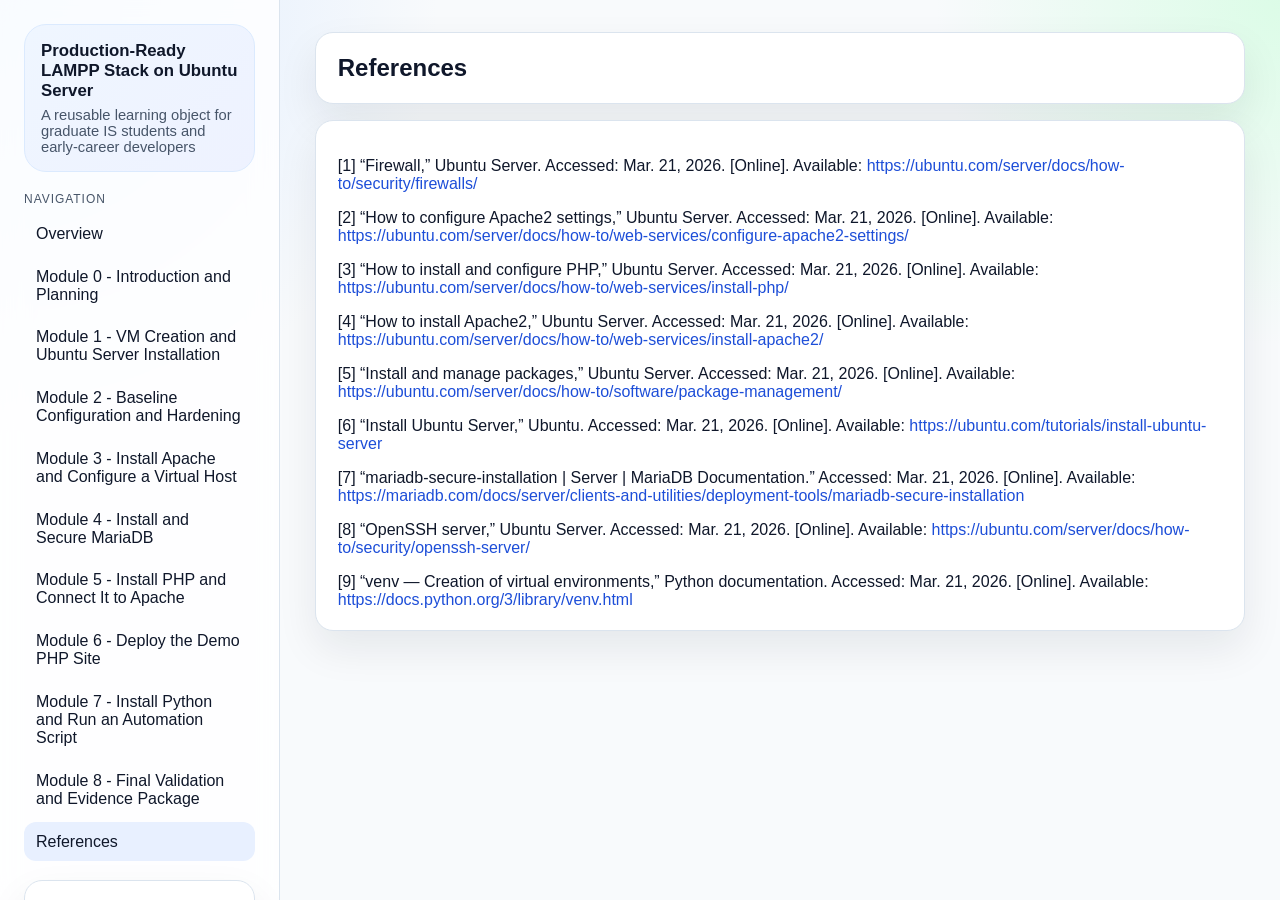
==== references.html @ e332c862 "Updates Module 7 title across entire project." ====
<!doctype html>
<html lang="en">
<head>
  <meta charset="utf-8">
  <meta name="viewport" content="width=device-width, initial-scale=1">
  <title>References - Production-Ready LAMPP Stack on Ubuntu Server</title>
  <link rel="stylesheet" href="styles.css">
</head>
<body>
  <div class="site-shell">
    <aside class="sidebar">
      <div class="brand">
        <h1>Production-Ready LAMPP Stack on Ubuntu Server</h1>
        <p>A reusable learning object for graduate IS students and early-career developers</p>
      </div>
      <div class="nav-section">
        <div class="nav-label">Navigation</div>
        <ul class="nav-list"><li><a class="" href="index.html">Overview</a></li>
<li><a class="" href="modules/00-introduction-planning.html">Module 0 - Introduction and Planning</a></li>
<li><a class="" href="modules/01-vm-ubuntu-install.html">Module 1 - VM Creation and Ubuntu Server Installation</a></li>
<li><a class="" href="modules/02-hardening.html">Module 2 - Baseline Configuration and Hardening</a></li>
<li><a class="" href="modules/03-apache.html">Module 3 - Install Apache and Configure a Virtual Host</a></li>
<li><a class="" href="modules/04-mariadb.html">Module 4 - Install and Secure MariaDB</a></li>
<li><a class="" href="modules/05-php.html">Module 5 - Install PHP and Connect It to Apache</a></li>
<li><a class="" href="modules/06-demo-php-site.html">Module 6 - Deploy the Demo PHP Site</a></li>
        <li><a class="" href="modules/07-python-automation.html">Module 7 - Install Python and Run an Automation Script</a></li>
<li><a class="" href="modules/08-final-validation.html">Module 8 - Final Validation and Evidence Package</a></li>
<li><a class="active" href="references.html">References</a></li></ul>
      </div>
      <div class="nav-section panel">
        <h3 style="margin-top:0;">Progress</h3>
        <div class="progress">
          <div class="progress-bar"><div class="progress-fill"></div></div>
        </div>
        <div class="small" data-progress-label>0 of 0 checkpoints completed</div>
      </div>
    </aside>
    <main class="main">
      <section class="panel">
        <h1 style="margin-top:0; margin-bottom:0;">References</h1>
      </section>
      <section class="panel" style="margin-top:1rem;">
        <p>[1] &ldquo;Firewall,&rdquo; Ubuntu Server. Accessed: Mar. 21, 2026. [Online]. Available: <a class="reference-url" href="https://ubuntu.com/server/docs/how-to/security/firewalls/" target="_blank" rel="noopener noreferrer">https://ubuntu.com/server/docs/how-to/security/firewalls/</a></p>
        <p>[2] &ldquo;How to configure Apache2 settings,&rdquo; Ubuntu Server. Accessed: Mar. 21, 2026. [Online]. Available: <a class="reference-url" href="https://ubuntu.com/server/docs/how-to/web-services/configure-apache2-settings/" target="_blank" rel="noopener noreferrer">https://ubuntu.com/server/docs/how-to/web-services/configure-apache2-settings/</a></p>
        <p>[3] &ldquo;How to install and configure PHP,&rdquo; Ubuntu Server. Accessed: Mar. 21, 2026. [Online]. Available: <a class="reference-url" href="https://ubuntu.com/server/docs/how-to/web-services/install-php/" target="_blank" rel="noopener noreferrer">https://ubuntu.com/server/docs/how-to/web-services/install-php/</a></p>
        <p>[4] &ldquo;How to install Apache2,&rdquo; Ubuntu Server. Accessed: Mar. 21, 2026. [Online]. Available: <a class="reference-url" href="https://ubuntu.com/server/docs/how-to/web-services/install-apache2/" target="_blank" rel="noopener noreferrer">https://ubuntu.com/server/docs/how-to/web-services/install-apache2/</a></p>
        <p>[5] &ldquo;Install and manage packages,&rdquo; Ubuntu Server. Accessed: Mar. 21, 2026. [Online]. Available: <a class="reference-url" href="https://ubuntu.com/server/docs/how-to/software/package-management/" target="_blank" rel="noopener noreferrer">https://ubuntu.com/server/docs/how-to/software/package-management/</a></p>
        <p>[6] &ldquo;Install Ubuntu Server,&rdquo; Ubuntu. Accessed: Mar. 21, 2026. [Online]. Available: <a class="reference-url" href="https://ubuntu.com/tutorials/install-ubuntu-server" target="_blank" rel="noopener noreferrer">https://ubuntu.com/tutorials/install-ubuntu-server</a></p>
        <p>[7] &ldquo;mariadb-secure-installation | Server | MariaDB Documentation.&rdquo; Accessed: Mar. 21, 2026. [Online]. Available: <a class="reference-url" href="https://mariadb.com/docs/server/clients-and-utilities/deployment-tools/mariadb-secure-installation" target="_blank" rel="noopener noreferrer">https://mariadb.com/docs/server/clients-and-utilities/deployment-tools/mariadb-secure-installation</a></p>
        <p>[8] &ldquo;OpenSSH server,&rdquo; Ubuntu Server. Accessed: Mar. 21, 2026. [Online]. Available: <a class="reference-url" href="https://ubuntu.com/server/docs/how-to/security/openssh-server/" target="_blank" rel="noopener noreferrer">https://ubuntu.com/server/docs/how-to/security/openssh-server/</a></p>
        <p>[9] &ldquo;venv &mdash; Creation of virtual environments,&rdquo; Python documentation. Accessed: Mar. 21, 2026. [Online]. Available: <a class="reference-url" href="https://docs.python.org/3/library/venv.html" target="_blank" rel="noopener noreferrer">https://docs.python.org/3/library/venv.html</a></p>
      </section>
    </main>
  </div>
  <script src="script.js"></script>
</body>
</html>
---- styles.css ----
:root {
  --bg: #f8fafc;
  --panel: #ffffff;
  --ink: #0f172a;
  --muted: #475569;
  --line: #dbe4ee;
  --accent: #1d4ed8;
  --accent-soft: #e8f0ff;
  --good: #166534;
  --good-soft: #ecfdf5;
  --warn: #92400e;
  --warn-soft: #fff7ed;
  --shadow: 0 18px 40px rgba(15, 23, 42, 0.08);
  --radius: 18px;
  --code-bg: #0f172a;
  --code-ink: #e2e8f0;
}
* { box-sizing: border-box; }
html { scroll-behavior: smooth; }
body {
  margin: 0;
  font-family: Inter, Arial, sans-serif;
  color: var(--ink);
  background:
    radial-gradient(circle at top left, #dbeafe 0, transparent 28%),
    radial-gradient(circle at top right, #dcfce7 0, transparent 22%),
    var(--bg);
}
a { color: var(--accent); text-decoration: none; }
a:hover { text-decoration: underline; }
.site-shell {
  display: grid;
  grid-template-columns: 280px 1fr;
  min-height: 100vh;
}
.sidebar {
  position: sticky;
  top: 0;
  align-self: start;
  height: 100vh;
  padding: 1.5rem;
  border-right: 1px solid var(--line);
  background: rgba(255,255,255,0.82);
  backdrop-filter: blur(14px);
  overflow-y: auto;
}
.brand {
  background: linear-gradient(135deg, #eff6ff, #eef2ff);
  border: 1px solid #dbeafe;
  border-radius: 22px;
  padding: 1rem;
  margin-bottom: 1rem;
}
.brand h1 {
  font-size: 1.05rem;
  margin: 0 0 .4rem;
}
.brand p {
  margin: 0;
  font-size: .92rem;
  color: var(--muted);
}
.nav-section { margin-top: 1.2rem; }
.nav-label {
  font-size: .75rem;
  text-transform: uppercase;
  letter-spacing: .08em;
  color: var(--muted);
  margin-bottom: .55rem;
}
.nav-list { list-style: none; padding: 0; margin: 0; }
.nav-list li { margin: .25rem 0; }
.nav-list a {
  display: block;
  padding: .65rem .75rem;
  border-radius: 12px;
  color: var(--ink);
}
.nav-list a:hover, .nav-list a.active { background: var(--accent-soft); text-decoration: none; }
.main {
  padding: 2rem 2.2rem 4rem;
}
.hero, .panel, .card-grid .card, .module-card, .source-card, .checklist-box {
  background: var(--panel);
  border: 1px solid var(--line);
  border-radius: var(--radius);
  box-shadow: var(--shadow);
}
.hero {
  padding: 2rem;
  display: grid;
  gap: 1.5rem;
  grid-template-columns: minmax(0, 1.15fr) minmax(320px, .85fr);
  align-items: center;
}
.hero h2 {
  margin: 0 0 .7rem;
  font-size: clamp(1.85rem, 2.8vw, 3rem);
  line-height: 1.08;
}
.hero p {
  margin: 0 0 1rem;
  color: var(--muted);
  font-size: 1rem;
  line-height: 1.65;
}
.hero .pill-row {
  display: flex;
  flex-wrap: wrap;
  gap: .65rem;
  margin-top: 1rem;
}
.pill {
  padding: .45rem .72rem;
  border-radius: 999px;
  background: var(--accent-soft);
  color: var(--accent);
  font-size: .88rem;
  font-weight: 600;
}
.hero img {
  width: 100%;
  height: auto;
  display: block;
}
.card-grid {
  display: grid;
  grid-template-columns: repeat(auto-fit, minmax(220px, 1fr));
  gap: 1rem;
  margin-top: 1.5rem;
}
.card-grid .card {
  padding: 1rem 1.05rem;
}
.card-grid .card h3 {
  margin: 0 0 .45rem;
  font-size: 1rem;
}
.card-grid .card p {
  margin: 0;
  font-size: .94rem;
  color: var(--muted);
  line-height: 1.55;
}
.section-title {
  margin: 2rem 0 1rem;
  font-size: 1.55rem;
}
.module-list {
  display: grid;
  gap: 1rem;
}
.module-card {
  padding: 1.2rem 1.25rem 1.15rem;
  display: grid;
  gap: .9rem;
  background:
    linear-gradient(180deg, rgba(232, 240, 255, 0.65), rgba(255, 255, 255, 0) 96px),
    var(--panel);
}
.module-card h3 {
  margin: 0;
  font-size: 1.2rem;
  line-height: 1.25;
}
.module-card h3 a {
  color: var(--ink);
}
.module-card h3 a:hover {
  color: var(--accent);
  text-decoration: none;
}
.module-card-top {
  display: grid;
  gap: .65rem;
}
.module-time {
  display: inline-flex;
  align-items: center;
  width: fit-content;
  padding: .42rem .72rem;
  border-radius: 999px;
  background: #eff6ff;
  border: 1px solid #bfdbfe;
  color: #1e40af;
  font-size: .8rem;
  font-weight: 800;
  letter-spacing: .02em;
}
.module-detail {
  padding: .9rem 1rem;
  border-radius: 16px;
  border: 1px solid #dbeafe;
  background: rgba(255, 255, 255, 0.88);
}
.module-detail-muted {
  border-color: #e2e8f0;
  background: #f8fafc;
}
.module-label {
  display: block;
  margin-bottom: .35rem;
  font-size: .75rem;
  font-weight: 800;
  letter-spacing: .08em;
  text-transform: uppercase;
  color: var(--accent);
}
.module-detail-muted .module-label {
  color: #64748b;
}
.module-detail p {
  margin: 0;
  color: var(--ink);
  line-height: 1.6;
  font-size: .96rem;
}
.module-actions {
  display: flex;
  flex-wrap: wrap;
  gap: .65rem;
  margin-top: .15rem;
}
.hero .module-actions {
  margin-top: 1rem;
}
.button {
  display: inline-flex;
  align-items: center;
  gap: .45rem;
  border-radius: 999px;
  padding: .72rem 1rem;
  font-weight: 700;
  border: 1px solid transparent;
  cursor: pointer;
  transition:
    transform .16s ease,
    box-shadow .16s ease,
    background-color .16s ease,
    border-color .16s ease,
    color .16s ease;
}
.button.primary { background: var(--accent); color: #fff; }
.button.secondary { background: #fff; color: var(--ink); border-color: var(--line); }
.button:hover {
  text-decoration: none;
  transform: translateY(-1px);
  box-shadow: 0 10px 22px rgba(15, 23, 42, 0.12);
}
.button.primary:hover { background: #1e40af; }
.button.secondary:hover { background: #f8fafc; border-color: #cbd5e1; }
.panel { padding: 1.3rem 1.35rem; }
.panel p:last-child { margin-bottom: 0; }
.outcomes-panel {
  margin-top: 1.5rem;
}
.outcomes-intro {
  margin: 0 0 .85rem;
  color: var(--muted);
}
.outcomes-list {
  margin: 0;
  padding-left: 1.35rem;
  display: grid;
  gap: .75rem;
}
.outcomes-list li {
  padding-left: .2rem;
  line-height: 1.5;
  font-weight: 400;
}
.success-panel {
  padding: 1.5rem;
  background:
    linear-gradient(180deg, rgba(232, 240, 255, 0.72), rgba(255, 255, 255, 0) 120px),
    var(--panel);
}
.success-intro {
  margin: 0 0 1rem;
  max-width: none;
  color: var(--muted);
  line-height: 1.65;
}
.success-list {
  list-style: none;
  margin: 0;
  padding: 0;
  display: grid;
  gap: .85rem;
}
.success-list li {
  position: relative;
  padding: .95rem 1rem .95rem 3.2rem;
  border: 1px solid #d7e5f5;
  border-radius: 16px;
  background: rgba(255, 255, 255, 0.88);
  line-height: 1.6;
  box-shadow: 0 10px 24px rgba(15, 23, 42, 0.05);
}
.success-list li::before {
  content: "\2713";
  position: absolute;
  left: 1rem;
  top: 50%;
  width: 1.45rem;
  height: 1.45rem;
  display: grid;
  place-items: center;
  border-radius: 999px;
  background: var(--good-soft);
  color: var(--good);
  font-size: .92rem;
  font-weight: 800;
  transform: translateY(-50%);
}
.callout {
  border-radius: 14px;
  padding: 1rem 1rem;
  margin: 1rem 0;
  border: 1px solid transparent;
}
.callout.note { background: #eff6ff; border-color: #bfdbfe; }
.callout.warning { background: var(--warn-soft); border-color: #fdba74; }
.callout.success { background: var(--good-soft); border-color: #86efac; }
article.module-page header {
  margin-bottom: 1.2rem;
}
.module-progress {
  margin-top: 1.1rem;
  padding: 1rem 1.1rem;
  background:
    linear-gradient(180deg, rgba(232, 240, 255, 0.72), rgba(255, 255, 255, 0) 120px),
    var(--panel);
}
.module-progress-head {
  display: flex;
  align-items: baseline;
  justify-content: space-between;
  gap: 1rem;
  flex-wrap: wrap;
}
.module-progress-title {
  font-size: 1rem;
  font-weight: 800;
  letter-spacing: .02em;
}
.module-progress-note {
  margin: .35rem 0 0;
}
.eyebrow {
  color: var(--accent);
  text-transform: uppercase;
  letter-spacing: .08em;
  font-size: .78rem;
  font-weight: 800;
  margin-bottom: .65rem;
}
.module-page h1 {
  margin: 0 0 .5rem;
  font-size: clamp(2rem, 2.6vw, 2.8rem);
  line-height: 1.1;
}
.module-page .summary {
  color: var(--muted);
  font-size: 1rem;
  line-height: 1.7;
  max-width: 70ch;
}
.module-page .summary-wide {
  max-width: none;
}
.meta-row {
  display: flex;
  flex-wrap: wrap;
  gap: .75rem;
  margin-top: 1rem;
}
.meta-chip {
  border-radius: 999px;
  padding: .45rem .7rem;
  background: #dbeafe;
  border: 1px solid #93c5fd;
  color: #4338ca;
  font-size: .86rem;
  font-weight: 700;
}
.two-col {
  display: grid;
  grid-template-columns: minmax(0, 1fr) minmax(280px, .45fr);
  gap: 1rem;
  margin-top: 1.25rem;
}
.step-card {
  padding: 1.15rem 1.15rem;
  border-top: 1px solid var(--line);
}
.step-card:first-of-type { border-top: 0; }
.step-card h2 {
  margin: 0 0 .7rem;
  font-size: 1.2rem;
}
.step-card p, .step-card li {
  color: var(--muted);
  line-height: 1.7;
}
.step-card ul, .step-card ol { padding-left: 1.15rem; }
.step-visual {
  margin: 1rem 0 1.15rem;
  border: 1px solid var(--line);
  border-radius: 18px;
  overflow: hidden;
  background: linear-gradient(180deg, #ffffff, #f8fafc);
  box-shadow: 0 14px 30px rgba(15, 23, 42, 0.08);
  max-width: 100%;
}
.step-visual img {
  width: auto;
  max-width: 100%;
  height: auto;
  display: block;
  margin: 0 auto;
  background: #ffffff;
  cursor: zoom-in;
}
.step-visual img:focus-visible {
  outline: 3px solid #60a5fa;
  outline-offset: -3px;
}
.step-visual figcaption {
  padding: .9rem 1rem 1rem;
  color: var(--muted);
  font-size: .93rem;
  line-height: 1.6;
  border-top: 1px solid var(--line);
}
.step-visual figcaption strong {
  color: var(--ink);
}
.step-visual-wide {
  max-width: none;
}
.step-visual-compact {
  max-width: none;
}
.image-lightbox {
  position: fixed;
  inset: 0;
  display: none;
  align-items: center;
  justify-content: center;
  padding: 1.5rem;
  background: rgba(15, 23, 42, 0.82);
  backdrop-filter: blur(6px);
  z-index: 9999;
}
.image-lightbox.is-open {
  display: flex;
}
.image-lightbox-dialog {
  position: relative;
  width: min(94vw, 1450px);
  max-height: calc(100vh - 3rem);
  display: grid;
  justify-items: stretch;
}
.image-lightbox-close {
  position: absolute;
  top: 1rem;
  right: 1rem;
  border: 1px solid rgba(15, 23, 42, 0.12);
  background: rgba(255, 255, 255, 0.96);
  color: var(--ink);
  border-radius: 999px;
  padding: .48rem .82rem;
  font-size: .88rem;
  font-weight: 700;
  cursor: pointer;
  z-index: 2;
  box-shadow: 0 10px 24px rgba(15, 23, 42, 0.14);
}
.image-lightbox-close:hover {
  background: #f8fafc;
  border-color: #cbd5e1;
}
.image-lightbox-close:focus-visible {
  outline: 3px solid #60a5fa;
  outline-offset: 2px;
}
.image-lightbox-frame {
  margin: 0;
  width: 100%;
  max-height: calc(100vh - 3rem);
  border: 1px solid var(--line);
  border-radius: 18px;
  overflow: hidden;
  background: linear-gradient(180deg, #ffffff, #f8fafc);
  box-shadow: 0 24px 60px rgba(15, 23, 42, 0.28);
}
.image-lightbox-image {
  width: auto;
  max-width: 100%;
  max-height: calc(100vh - 11rem);
  margin: 0 auto;
  display: block;
  background: #fff;
}
.image-lightbox-caption {
  margin: 0;
  padding: .9rem 1rem 1rem;
  color: var(--muted);
  line-height: 1.6;
  border-top: 1px solid var(--line);
  background: transparent;
}
.image-lightbox-caption strong {
  color: var(--ink);
}
body.lightbox-open {
  overflow: hidden;
}
.command-block {
  margin: .8rem 0 1.1rem;
  border: 1px solid #1e293b;
  border-radius: 16px;
  overflow: hidden;
  background: var(--code-bg);
}
.command-head {
  display: flex;
  justify-content: space-between;
  align-items: center;
  padding: .7rem .85rem;
  background: rgba(255,255,255,.06);
  border-bottom: 1px solid rgba(255,255,255,.08);
  gap: 1rem;
}
.command-head strong { color: #f8fafc; font-size: .92rem; }
.copy-btn {
  border: 1px solid rgba(255,255,255,.18);
  background: rgba(255,255,255,.08);
  color: #fff;
  border-radius: 999px;
  padding: .4rem .7rem;
  font-size: .82rem;
  cursor: pointer;
}
.copy-btn.copied { background: #065f46; border-color: #34d399; }
.command-block pre {
  margin: 0;
  padding: 1rem 1rem 1.1rem;
  color: var(--code-ink);
  overflow-x: auto;
  font-size: .9rem;
  line-height: 1.55;
  white-space: pre-wrap;
  word-break: break-word;
}
.step-card li > .command-block {
  margin-top: .6rem;
  margin-bottom: .35rem;
}
.checklist-box {
  padding: 1rem 1rem 1.15rem;
  position: sticky;
  top: 1.5rem;
}
.checklist-box h3 {
  margin-top: 0;
}
.checklist {
  list-style: none;
  padding: 0;
  margin: 0;
}
.checklist li {
  display: flex;
  gap: .65rem;
  align-items: flex-start;
  padding: .4rem 0;
  color: var(--muted);
  line-height: 1.5;
}
.checklist input { margin-top: .2rem; }
.completion-list,
.evidence-list {
  margin: 0;
  padding-left: 1.35rem;
  display: grid;
  gap: .75rem;
}
.completion-list li,
.evidence-list li {
  line-height: 1.6;
}
.kv-list {
  display: grid;
  gap: .75rem;
}
.kv {
  border: 1px solid var(--line);
  border-radius: 14px;
  padding: .85rem .95rem;
  background: #fff;
}
.kv strong { display: block; margin-bottom: .28rem; }
table.trouble {
  width: 100%;
  border-collapse: collapse;
  margin-top: .75rem;
}
table.trouble th, table.trouble td {
  border: 1px solid var(--line);
  padding: .8rem .85rem;
  vertical-align: top;
  text-align: left;
}
table.trouble th { background: #f8fafc; }
.footer-nav {
  display: flex;
  justify-content: space-between;
  gap: 1rem;
  margin-top: 2rem;
}
.source-list {
  display: grid;
  gap: .9rem;
}
.source-card {
  padding: 1rem;
}
.source-card h3 { margin: 0 0 .35rem; font-size: 1rem; }
.source-card p { margin: .25rem 0; color: var(--muted); line-height: 1.55; }
.ieee-references {
  list-style: none;
  counter-reset: ieee-ref;
  margin: 0;
  padding: 0;
  display: grid;
  gap: 1rem;
}
.ieee-references li {
  counter-increment: ieee-ref;
  position: relative;
  padding-left: 3.2rem;
  line-height: 1.7;
}
.ieee-references li::before {
  content: "[" counter(ieee-ref) "]";
  position: absolute;
  left: 0;
  top: 0;
  font-weight: 700;
  color: var(--ink);
  font-variant-numeric: tabular-nums;
}
.ieee-references a {
  overflow-wrap: anywhere;
  word-break: break-word;
}
.reference-url {
  overflow-wrap: anywhere;
  word-break: break-word;
}
.site-footer {
  margin-top: 2rem;
  color: var(--muted);
  font-size: .92rem;
}
.progress {
  display: flex;
  align-items: center;
  gap: .7rem;
  margin-top: .85rem;
}
.progress-bar {
  flex: 1;
  height: 14px;
  border-radius: 999px;
  background: #e2e8f0;
  overflow: hidden;
}
.progress-fill {
  height: 100%;
  background: linear-gradient(90deg, #2563eb, #22c55e);
  width: 0;
  transition: width .2s ease;
}
.small { font-size: .88rem; color: var(--muted); }
@media (max-width: 1020px) {
  .site-shell { grid-template-columns: 1fr; }
  .sidebar { position: relative; height: auto; border-right: 0; border-bottom: 1px solid var(--line); }
  .main { padding: 1.25rem; }
  .hero { grid-template-columns: 1fr; }
  .two-col { grid-template-columns: 1fr; }
  .checklist-box { position: relative; top: 0; }
  .module-progress-head { align-items: flex-start; }
  .success-list li { padding-left: 3rem; }
}
@media print {
  .sidebar, .copy-btn, .button, .footer-nav, .image-lightbox { display: none !important; }
  .site-shell { grid-template-columns: 1fr; }
  .main { padding: 0; }
  .hero, .panel, .card-grid .card, .module-card, .source-card, .checklist-box { box-shadow: none; }
  body { background: #fff; }
}
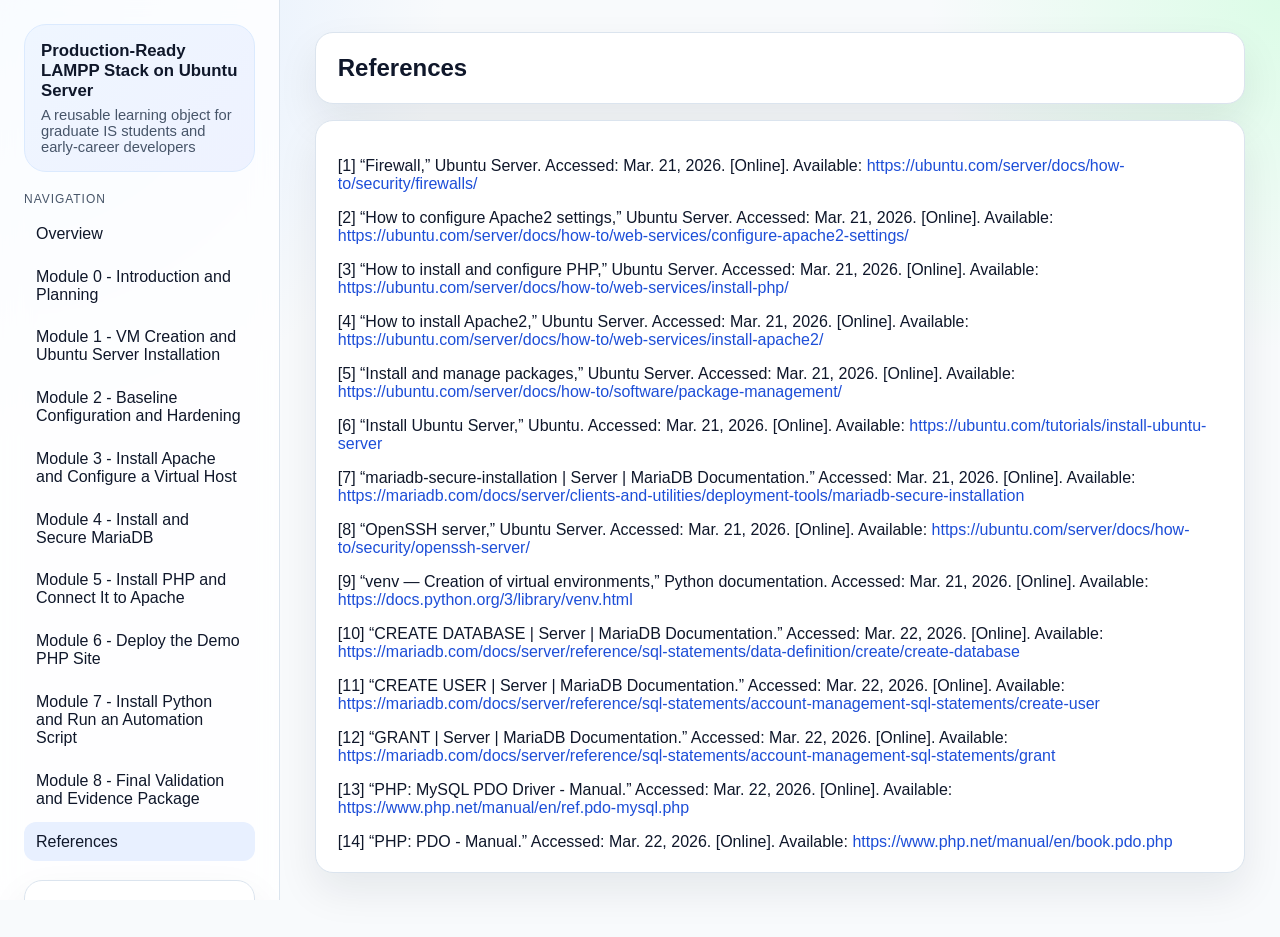
==== commit faff5347: "Adds more references to the reference list" ====
--- a/references.html
+++ b/references.html
@@ -49,6 +49,11 @@
         <p>[7] &ldquo;mariadb-secure-installation | Server | MariaDB Documentation.&rdquo; Accessed: Mar. 21, 2026. [Online]. Available: <a class="reference-url" href="https://mariadb.com/docs/server/clients-and-utilities/deployment-tools/mariadb-secure-installation" target="_blank" rel="noopener noreferrer">https://mariadb.com/docs/server/clients-and-utilities/deployment-tools/mariadb-secure-installation</a></p>
         <p>[8] &ldquo;OpenSSH server,&rdquo; Ubuntu Server. Accessed: Mar. 21, 2026. [Online]. Available: <a class="reference-url" href="https://ubuntu.com/server/docs/how-to/security/openssh-server/" target="_blank" rel="noopener noreferrer">https://ubuntu.com/server/docs/how-to/security/openssh-server/</a></p>
         <p>[9] &ldquo;venv &mdash; Creation of virtual environments,&rdquo; Python documentation. Accessed: Mar. 21, 2026. [Online]. Available: <a class="reference-url" href="https://docs.python.org/3/library/venv.html" target="_blank" rel="noopener noreferrer">https://docs.python.org/3/library/venv.html</a></p>
+        <p>[10] &ldquo;CREATE DATABASE | Server | MariaDB Documentation.&rdquo; Accessed: Mar. 22, 2026. [Online]. Available: <a class="reference-url" href="https://mariadb.com/docs/server/reference/sql-statements/data-definition/create/create-database" target="_blank" rel="noopener noreferrer">https://mariadb.com/docs/server/reference/sql-statements/data-definition/create/create-database</a></p>
+        <p>[11] &ldquo;CREATE USER | Server | MariaDB Documentation.&rdquo; Accessed: Mar. 22, 2026. [Online]. Available: <a class="reference-url" href="https://mariadb.com/docs/server/reference/sql-statements/account-management-sql-statements/create-user" target="_blank" rel="noopener noreferrer">https://mariadb.com/docs/server/reference/sql-statements/account-management-sql-statements/create-user</a></p>
+        <p>[12] &ldquo;GRANT | Server | MariaDB Documentation.&rdquo; Accessed: Mar. 22, 2026. [Online]. Available: <a class="reference-url" href="https://mariadb.com/docs/server/reference/sql-statements/account-management-sql-statements/grant" target="_blank" rel="noopener noreferrer">https://mariadb.com/docs/server/reference/sql-statements/account-management-sql-statements/grant</a></p>
+        <p>[13] &ldquo;PHP: MySQL PDO Driver - Manual.&rdquo; Accessed: Mar. 22, 2026. [Online]. Available: <a class="reference-url" href="https://www.php.net/manual/en/ref.pdo-mysql.php" target="_blank" rel="noopener noreferrer">https://www.php.net/manual/en/ref.pdo-mysql.php</a></p>
+        <p>[14] &ldquo;PHP: PDO - Manual.&rdquo; Accessed: Mar. 22, 2026. [Online]. Available: <a class="reference-url" href="https://www.php.net/manual/en/book.pdo.php" target="_blank" rel="noopener noreferrer">https://www.php.net/manual/en/book.pdo.php</a></p>
       </section>
     </main>
   </div>
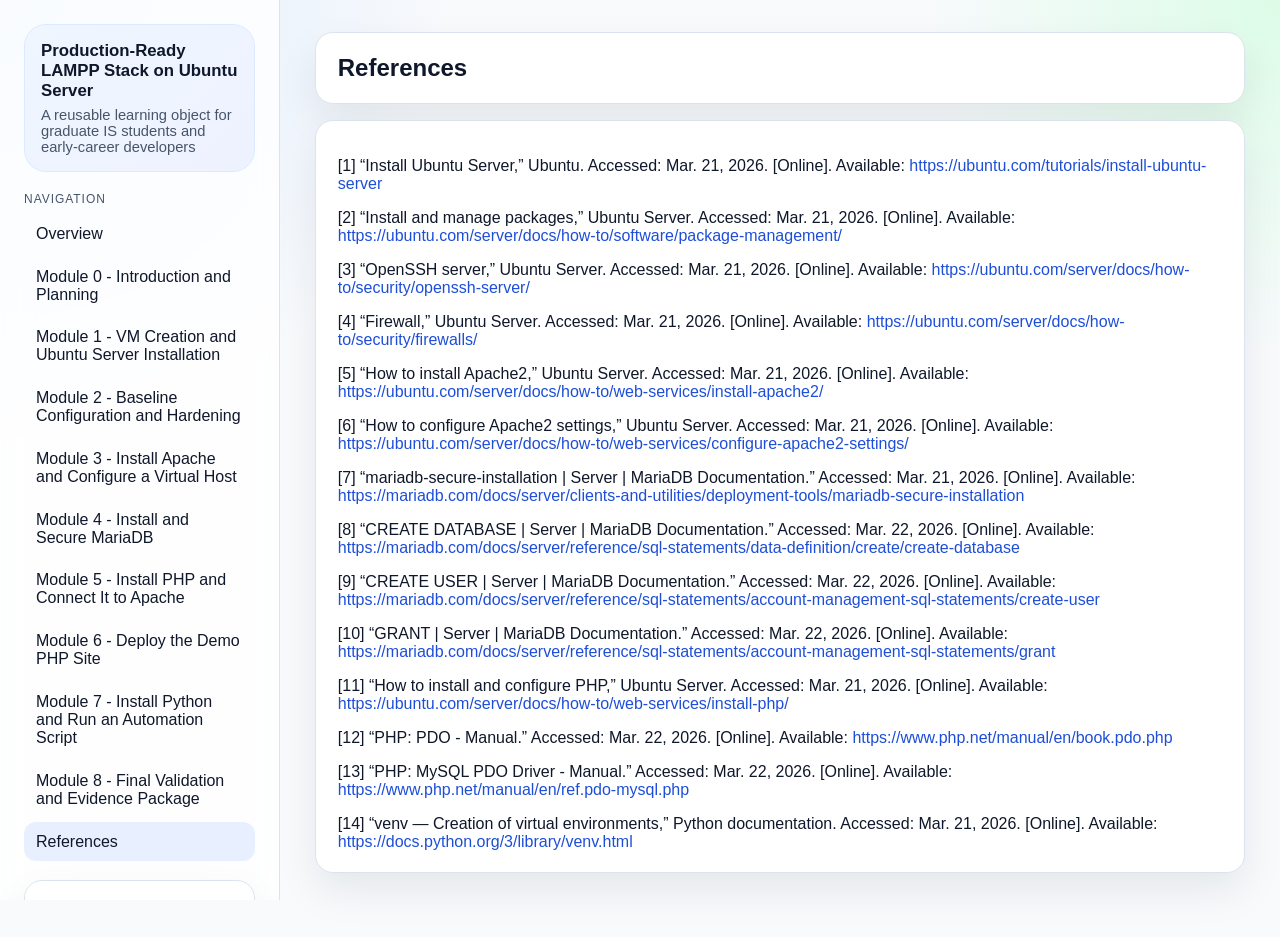
==== commit 1ff7dfb8: "Reorders references so the first reference appears as the first in the rlo." ====
--- a/references.html
+++ b/references.html
@@ -1,3 +1,20 @@
+<!--
+  Name: Supun De Silva
+  Athabasca ID: 3508216
+  Title: references.html
+  Date: March 22, 2026
+  Description: References page for the Production-Ready LAMPP Stack on Ubuntu Server reusable learning object.
+  Author: Supun De Silva
+  Version: 1.0
+  Copyright: 2026 Supun De Silva
+
+  Documentation:
+  Purpose:
+  This page presents the source material used throughout the RLO in an IEEE-style bibliography with clickable links to the official documentation.
+
+  Structure:
+  Shared sidebar navigation, progress summary, page heading, and bibliography entries.
+-->
 <!doctype html>
 <html lang="en">
 <head>
@@ -7,7 +24,9 @@
   <link rel="stylesheet" href="styles.css">
 </head>
 <body>
+  <!-- Shared application shell: persistent sidebar plus scrolling content area. -->
   <div class="site-shell">
+    <!-- Shared navigation sidebar used across the full RLO. -->
     <aside class="sidebar">
       <div class="brand">
         <h1>Production-Ready LAMPP Stack on Ubuntu Server</h1>
@@ -27,6 +46,7 @@
 <li><a class="" href="modules/08-final-validation.html">Module 8 - Final Validation and Evidence Package</a></li>
 <li><a class="active" href="references.html">References</a></li></ul>
       </div>
+      <!-- Shared progress summary still appears here so checklist state is visible site-wide. -->
       <div class="nav-section panel">
         <h3 style="margin-top:0;">Progress</h3>
         <div class="progress">
@@ -35,25 +55,28 @@
         <div class="small" data-progress-label>0 of 0 checkpoints completed</div>
       </div>
     </aside>
+    <!-- Main content column for this page. -->
     <main class="main">
+      <!-- References page heading. -->
       <section class="panel">
         <h1 style="margin-top:0; margin-bottom:0;">References</h1>
       </section>
+      <!-- IEEE-style bibliography for the sources used throughout the RLO. -->
       <section class="panel" style="margin-top:1rem;">
-        <p>[1] &ldquo;Firewall,&rdquo; Ubuntu Server. Accessed: Mar. 21, 2026. [Online]. Available: <a class="reference-url" href="https://ubuntu.com/server/docs/how-to/security/firewalls/" target="_blank" rel="noopener noreferrer">https://ubuntu.com/server/docs/how-to/security/firewalls/</a></p>
-        <p>[2] &ldquo;How to configure Apache2 settings,&rdquo; Ubuntu Server. Accessed: Mar. 21, 2026. [Online]. Available: <a class="reference-url" href="https://ubuntu.com/server/docs/how-to/web-services/configure-apache2-settings/" target="_blank" rel="noopener noreferrer">https://ubuntu.com/server/docs/how-to/web-services/configure-apache2-settings/</a></p>
-        <p>[3] &ldquo;How to install and configure PHP,&rdquo; Ubuntu Server. Accessed: Mar. 21, 2026. [Online]. Available: <a class="reference-url" href="https://ubuntu.com/server/docs/how-to/web-services/install-php/" target="_blank" rel="noopener noreferrer">https://ubuntu.com/server/docs/how-to/web-services/install-php/</a></p>
-        <p>[4] &ldquo;How to install Apache2,&rdquo; Ubuntu Server. Accessed: Mar. 21, 2026. [Online]. Available: <a class="reference-url" href="https://ubuntu.com/server/docs/how-to/web-services/install-apache2/" target="_blank" rel="noopener noreferrer">https://ubuntu.com/server/docs/how-to/web-services/install-apache2/</a></p>
-        <p>[5] &ldquo;Install and manage packages,&rdquo; Ubuntu Server. Accessed: Mar. 21, 2026. [Online]. Available: <a class="reference-url" href="https://ubuntu.com/server/docs/how-to/software/package-management/" target="_blank" rel="noopener noreferrer">https://ubuntu.com/server/docs/how-to/software/package-management/</a></p>
-        <p>[6] &ldquo;Install Ubuntu Server,&rdquo; Ubuntu. Accessed: Mar. 21, 2026. [Online]. Available: <a class="reference-url" href="https://ubuntu.com/tutorials/install-ubuntu-server" target="_blank" rel="noopener noreferrer">https://ubuntu.com/tutorials/install-ubuntu-server</a></p>
-        <p>[7] &ldquo;mariadb-secure-installation | Server | MariaDB Documentation.&rdquo; Accessed: Mar. 21, 2026. [Online]. Available: <a class="reference-url" href="https://mariadb.com/docs/server/clients-and-utilities/deployment-tools/mariadb-secure-installation" target="_blank" rel="noopener noreferrer">https://mariadb.com/docs/server/clients-and-utilities/deployment-tools/mariadb-secure-installation</a></p>
-        <p>[8] &ldquo;OpenSSH server,&rdquo; Ubuntu Server. Accessed: Mar. 21, 2026. [Online]. Available: <a class="reference-url" href="https://ubuntu.com/server/docs/how-to/security/openssh-server/" target="_blank" rel="noopener noreferrer">https://ubuntu.com/server/docs/how-to/security/openssh-server/</a></p>
-        <p>[9] &ldquo;venv &mdash; Creation of virtual environments,&rdquo; Python documentation. Accessed: Mar. 21, 2026. [Online]. Available: <a class="reference-url" href="https://docs.python.org/3/library/venv.html" target="_blank" rel="noopener noreferrer">https://docs.python.org/3/library/venv.html</a></p>
-        <p>[10] &ldquo;CREATE DATABASE | Server | MariaDB Documentation.&rdquo; Accessed: Mar. 22, 2026. [Online]. Available: <a class="reference-url" href="https://mariadb.com/docs/server/reference/sql-statements/data-definition/create/create-database" target="_blank" rel="noopener noreferrer">https://mariadb.com/docs/server/reference/sql-statements/data-definition/create/create-database</a></p>
-        <p>[11] &ldquo;CREATE USER | Server | MariaDB Documentation.&rdquo; Accessed: Mar. 22, 2026. [Online]. Available: <a class="reference-url" href="https://mariadb.com/docs/server/reference/sql-statements/account-management-sql-statements/create-user" target="_blank" rel="noopener noreferrer">https://mariadb.com/docs/server/reference/sql-statements/account-management-sql-statements/create-user</a></p>
-        <p>[12] &ldquo;GRANT | Server | MariaDB Documentation.&rdquo; Accessed: Mar. 22, 2026. [Online]. Available: <a class="reference-url" href="https://mariadb.com/docs/server/reference/sql-statements/account-management-sql-statements/grant" target="_blank" rel="noopener noreferrer">https://mariadb.com/docs/server/reference/sql-statements/account-management-sql-statements/grant</a></p>
-        <p>[13] &ldquo;PHP: MySQL PDO Driver - Manual.&rdquo; Accessed: Mar. 22, 2026. [Online]. Available: <a class="reference-url" href="https://www.php.net/manual/en/ref.pdo-mysql.php" target="_blank" rel="noopener noreferrer">https://www.php.net/manual/en/ref.pdo-mysql.php</a></p>
-        <p>[14] &ldquo;PHP: PDO - Manual.&rdquo; Accessed: Mar. 22, 2026. [Online]. Available: <a class="reference-url" href="https://www.php.net/manual/en/book.pdo.php" target="_blank" rel="noopener noreferrer">https://www.php.net/manual/en/book.pdo.php</a></p>
+        <p id="ref-1">[1] &ldquo;Install Ubuntu Server,&rdquo; Ubuntu. Accessed: Mar. 21, 2026. [Online]. Available: <a class="reference-url" href="https://ubuntu.com/tutorials/install-ubuntu-server" target="_blank" rel="noopener noreferrer">https://ubuntu.com/tutorials/install-ubuntu-server</a></p>
+        <p id="ref-2">[2] &ldquo;Install and manage packages,&rdquo; Ubuntu Server. Accessed: Mar. 21, 2026. [Online]. Available: <a class="reference-url" href="https://ubuntu.com/server/docs/how-to/software/package-management/" target="_blank" rel="noopener noreferrer">https://ubuntu.com/server/docs/how-to/software/package-management/</a></p>
+        <p id="ref-3">[3] &ldquo;OpenSSH server,&rdquo; Ubuntu Server. Accessed: Mar. 21, 2026. [Online]. Available: <a class="reference-url" href="https://ubuntu.com/server/docs/how-to/security/openssh-server/" target="_blank" rel="noopener noreferrer">https://ubuntu.com/server/docs/how-to/security/openssh-server/</a></p>
+        <p id="ref-4">[4] &ldquo;Firewall,&rdquo; Ubuntu Server. Accessed: Mar. 21, 2026. [Online]. Available: <a class="reference-url" href="https://ubuntu.com/server/docs/how-to/security/firewalls/" target="_blank" rel="noopener noreferrer">https://ubuntu.com/server/docs/how-to/security/firewalls/</a></p>
+        <p id="ref-5">[5] &ldquo;How to install Apache2,&rdquo; Ubuntu Server. Accessed: Mar. 21, 2026. [Online]. Available: <a class="reference-url" href="https://ubuntu.com/server/docs/how-to/web-services/install-apache2/" target="_blank" rel="noopener noreferrer">https://ubuntu.com/server/docs/how-to/web-services/install-apache2/</a></p>
+        <p id="ref-6">[6] &ldquo;How to configure Apache2 settings,&rdquo; Ubuntu Server. Accessed: Mar. 21, 2026. [Online]. Available: <a class="reference-url" href="https://ubuntu.com/server/docs/how-to/web-services/configure-apache2-settings/" target="_blank" rel="noopener noreferrer">https://ubuntu.com/server/docs/how-to/web-services/configure-apache2-settings/</a></p>
+        <p id="ref-7">[7] &ldquo;mariadb-secure-installation | Server | MariaDB Documentation.&rdquo; Accessed: Mar. 21, 2026. [Online]. Available: <a class="reference-url" href="https://mariadb.com/docs/server/clients-and-utilities/deployment-tools/mariadb-secure-installation" target="_blank" rel="noopener noreferrer">https://mariadb.com/docs/server/clients-and-utilities/deployment-tools/mariadb-secure-installation</a></p>
+        <p id="ref-8">[8] &ldquo;CREATE DATABASE | Server | MariaDB Documentation.&rdquo; Accessed: Mar. 22, 2026. [Online]. Available: <a class="reference-url" href="https://mariadb.com/docs/server/reference/sql-statements/data-definition/create/create-database" target="_blank" rel="noopener noreferrer">https://mariadb.com/docs/server/reference/sql-statements/data-definition/create/create-database</a></p>
+        <p id="ref-9">[9] &ldquo;CREATE USER | Server | MariaDB Documentation.&rdquo; Accessed: Mar. 22, 2026. [Online]. Available: <a class="reference-url" href="https://mariadb.com/docs/server/reference/sql-statements/account-management-sql-statements/create-user" target="_blank" rel="noopener noreferrer">https://mariadb.com/docs/server/reference/sql-statements/account-management-sql-statements/create-user</a></p>
+        <p id="ref-10">[10] &ldquo;GRANT | Server | MariaDB Documentation.&rdquo; Accessed: Mar. 22, 2026. [Online]. Available: <a class="reference-url" href="https://mariadb.com/docs/server/reference/sql-statements/account-management-sql-statements/grant" target="_blank" rel="noopener noreferrer">https://mariadb.com/docs/server/reference/sql-statements/account-management-sql-statements/grant</a></p>
+        <p id="ref-11">[11] &ldquo;How to install and configure PHP,&rdquo; Ubuntu Server. Accessed: Mar. 21, 2026. [Online]. Available: <a class="reference-url" href="https://ubuntu.com/server/docs/how-to/web-services/install-php/" target="_blank" rel="noopener noreferrer">https://ubuntu.com/server/docs/how-to/web-services/install-php/</a></p>
+        <p id="ref-12">[12] &ldquo;PHP: PDO - Manual.&rdquo; Accessed: Mar. 22, 2026. [Online]. Available: <a class="reference-url" href="https://www.php.net/manual/en/book.pdo.php" target="_blank" rel="noopener noreferrer">https://www.php.net/manual/en/book.pdo.php</a></p>
+        <p id="ref-13">[13] &ldquo;PHP: MySQL PDO Driver - Manual.&rdquo; Accessed: Mar. 22, 2026. [Online]. Available: <a class="reference-url" href="https://www.php.net/manual/en/ref.pdo-mysql.php" target="_blank" rel="noopener noreferrer">https://www.php.net/manual/en/ref.pdo-mysql.php</a></p>
+        <p id="ref-14">[14] &ldquo;venv &mdash; Creation of virtual environments,&rdquo; Python documentation. Accessed: Mar. 21, 2026. [Online]. Available: <a class="reference-url" href="https://docs.python.org/3/library/venv.html" target="_blank" rel="noopener noreferrer">https://docs.python.org/3/library/venv.html</a></p>
       </section>
     </main>
   </div>
--- a/styles.css
+++ b/styles.css
@@ -1,3 +1,19 @@
+/**
+ * Name: Supun De Silva
+ * Athabasca ID: 3508216
+ * Title: styles.css
+ * Date: March 22, 2026
+ * Description: Shared stylesheet for the Production-Ready LAMPP Stack on Ubuntu Server reusable learning object.
+ * Author: Supun De Silva
+ * Version: 1.0
+ * Copyright: 2026 Supun De Silva
+ *
+ * DOCUMENTATION
+ *
+ * Description and Purpose
+ * This stylesheet defines the shared visual design for the full RLO, including the global color system, layout shell, navigation, module cards, step figures, command blocks, progress indicators, lightbox styling, and responsive behavior.
+ */
+/* Global design tokens used throughout the RLO. */
 :root {
   --bg: #f8fafc;
   --panel: #ffffff;
@@ -15,6 +31,8 @@
   --code-bg: #0f172a;
   --code-ink: #e2e8f0;
 }
+
+/* Base element resets and page background. */
 * { box-sizing: border-box; }
 html { scroll-behavior: smooth; }
 body {
@@ -28,6 +46,8 @@
 }
 a { color: var(--accent); text-decoration: none; }
 a:hover { text-decoration: underline; }
+
+/* Two-column site shell with a persistent sidebar and flexible content pane. */
 .site-shell {
   display: grid;
   grid-template-columns: 280px 1fr;
@@ -80,12 +100,16 @@
 .main {
   padding: 2rem 2.2rem 4rem;
 }
+
+/* Shared card styles reused by panels, module cards, and checklist boxes. */
 .hero, .panel, .card-grid .card, .module-card, .source-card, .checklist-box {
   background: var(--panel);
   border: 1px solid var(--line);
   border-radius: var(--radius);
   box-shadow: var(--shadow);
 }
+
+/* Overview hero block: title, summary text, and architecture diagram. */
 .hero {
   padding: 2rem;
   display: grid;
@@ -123,6 +147,8 @@
   height: auto;
   display: block;
 }
+
+/* Generic card grid used for reusable grouped content patterns. */
 .card-grid {
   display: grid;
   grid-template-columns: repeat(auto-fit, minmax(220px, 1fr));
@@ -146,6 +172,8 @@
   margin: 2rem 0 1rem;
   font-size: 1.55rem;
 }
+
+/* Homepage module map cards. */
 .module-list {
   display: grid;
   gap: 1rem;
@@ -224,6 +252,8 @@
 .hero .module-actions {
   margin-top: 1rem;
 }
+
+/* Shared button styles for navigation and call-to-action links. */
 .button {
   display: inline-flex;
   align-items: center;
@@ -249,6 +279,8 @@
 }
 .button.primary:hover { background: #1e40af; }
 .button.secondary:hover { background: #f8fafc; border-color: #cbd5e1; }
+
+/* Shared content panels and overview-specific lists. */
 .panel { padding: 1.3rem 1.35rem; }
 .panel p:last-child { margin-bottom: 0; }
 .outcomes-panel {
@@ -322,6 +354,8 @@
 .callout.note { background: #eff6ff; border-color: #bfdbfe; }
 .callout.warning { background: var(--warn-soft); border-color: #fdba74; }
 .callout.success { background: var(--good-soft); border-color: #86efac; }
+
+/* Module page header and progress tracker. */
 article.module-page header {
   margin-bottom: 1.2rem;
 }
@@ -384,6 +418,8 @@
   font-size: .86rem;
   font-weight: 700;
 }
+
+/* Two-column module layout: instructional context plus sticky checklist. */
 .two-col {
   display: grid;
   grid-template-columns: minmax(0, 1fr) minmax(280px, .45fr);
@@ -404,6 +440,8 @@
   line-height: 1.7;
 }
 .step-card ul, .step-card ol { padding-left: 1.15rem; }
+
+/* Screenshot and figure styles used throughout the step-by-step modules. */
 .step-visual {
   margin: 1rem 0 1.15rem;
   border: 1px solid var(--line);
@@ -442,6 +480,8 @@
 .step-visual-compact {
   max-width: none;
 }
+
+/* Full-screen lightbox for enlarging screenshots without leaving the page. */
 .image-lightbox {
   position: fixed;
   inset: 0;
@@ -518,6 +558,8 @@
 body.lightbox-open {
   overflow: hidden;
 }
+
+/* Command blocks pair shell snippets with copy buttons and readable code styling. */
 .command-block {
   margin: .8rem 0 1.1rem;
   border: 1px solid #1e293b;
@@ -559,6 +601,8 @@
   margin-top: .6rem;
   margin-bottom: .35rem;
 }
+
+/* Checklist, key-value summaries, and troubleshooting table styles. */
 .checklist-box {
   padding: 1rem 1rem 1.15rem;
   position: sticky;
@@ -615,6 +659,8 @@
   text-align: left;
 }
 table.trouble th { background: #f8fafc; }
+
+/* Reference-page helpers and global progress bar styling. */
 .footer-nav {
   display: flex;
   justify-content: space-between;
@@ -657,6 +703,9 @@
   overflow-wrap: anywhere;
   word-break: break-word;
 }
+.citation {
+  white-space: nowrap;
+}
 .reference-url {
   overflow-wrap: anywhere;
   word-break: break-word;
@@ -686,6 +735,8 @@
   transition: width .2s ease;
 }
 .small { font-size: .88rem; color: var(--muted); }
+
+/* Narrow-screen layout adjustments keep the site readable on tablets and phones. */
 @media (max-width: 1020px) {
   .site-shell { grid-template-columns: 1fr; }
   .sidebar { position: relative; height: auto; border-right: 0; border-bottom: 1px solid var(--line); }
@@ -696,6 +747,8 @@
   .module-progress-head { align-items: flex-start; }
   .success-list li { padding-left: 3rem; }
 }
+
+/* Print mode removes interactive controls and heavy effects for cleaner output. */
 @media print {
   .sidebar, .copy-btn, .button, .footer-nav, .image-lightbox { display: none !important; }
   .site-shell { grid-template-columns: 1fr; }
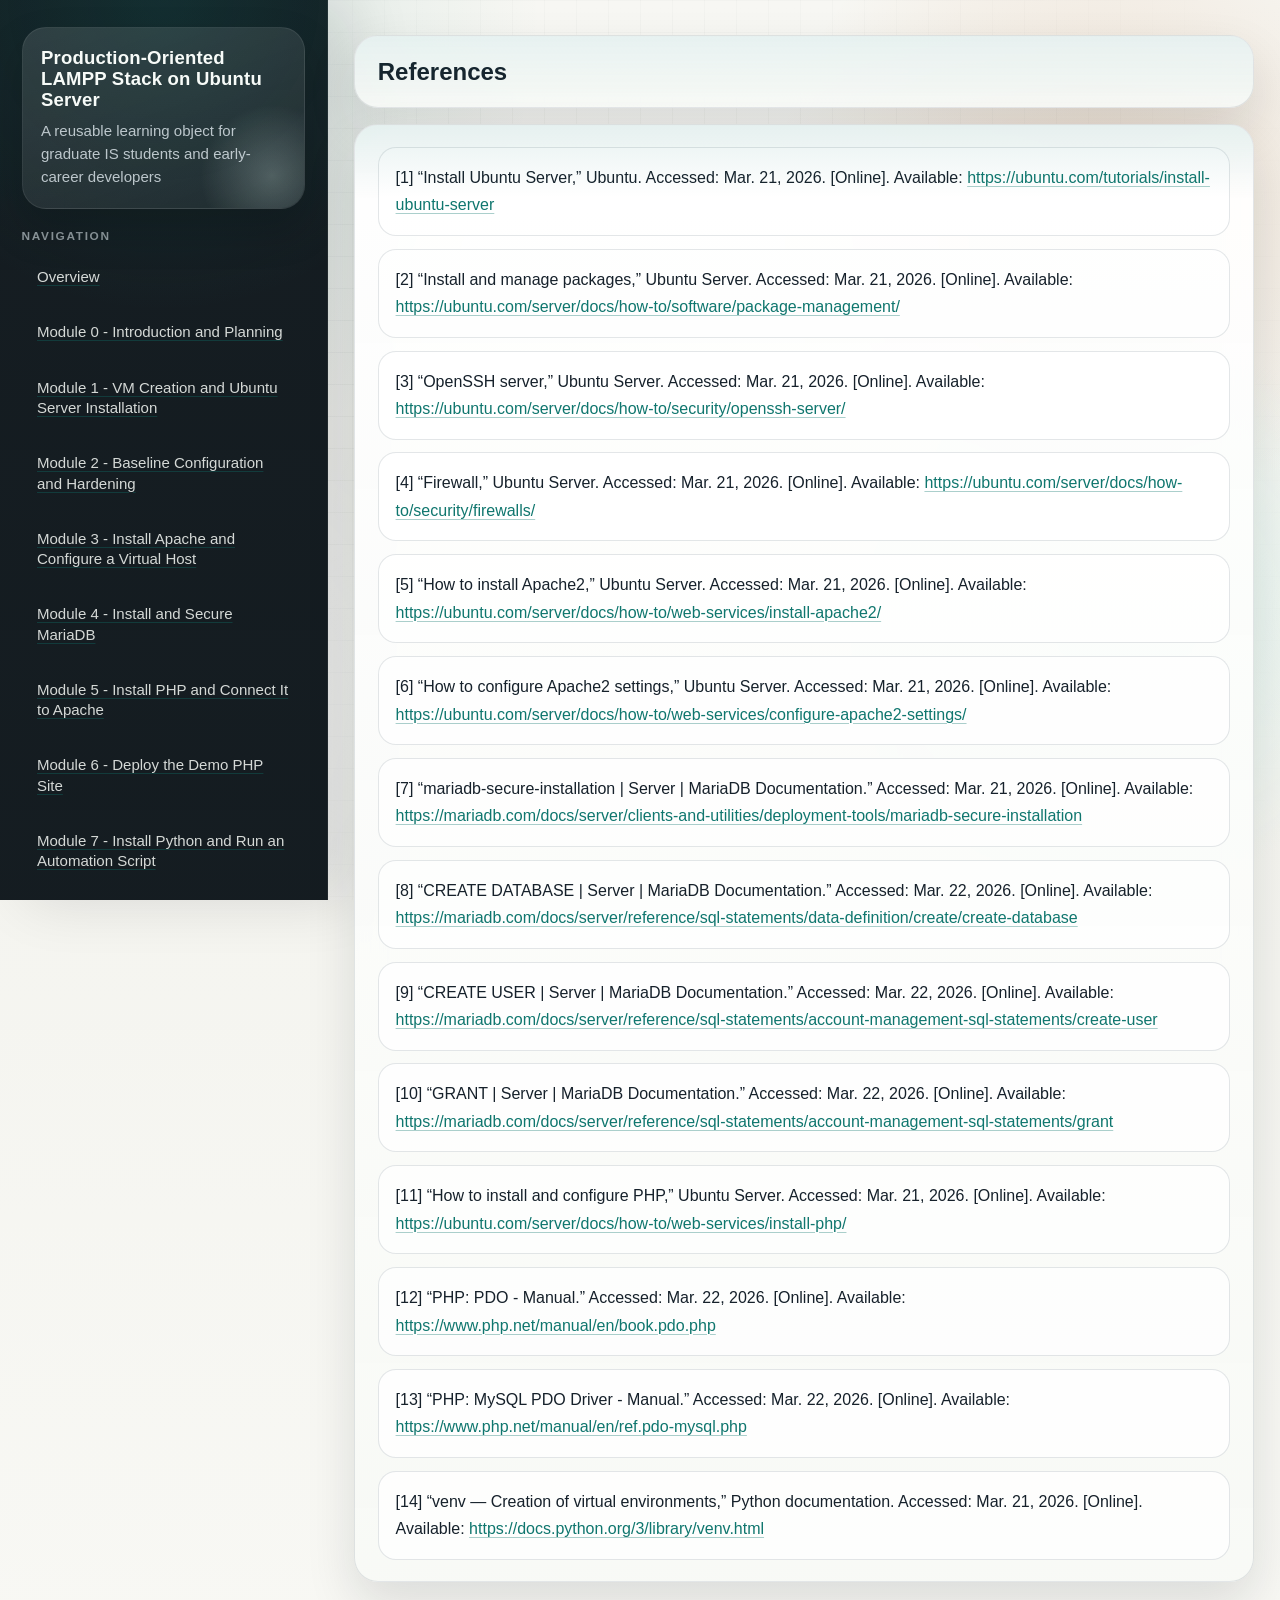
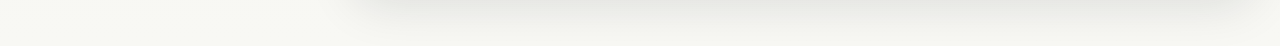
==== commit 0bcc8cce: "Updates RLO focus" ====
--- a/references.html
+++ b/references.html
@@ -3,7 +3,7 @@
   Athabasca ID: 3508216
   Title: references.html
   Date: March 22, 2026
-  Description: References page for the Production-Ready LAMPP Stack on Ubuntu Server reusable learning object.
+  Description: References page for the Production-Oriented LAMPP Stack on Ubuntu Server reusable learning object.
   Author: Supun De Silva
   Version: 1.0
   Copyright: 2026 Supun De Silva
@@ -20,7 +20,7 @@
 <head>
   <meta charset="utf-8">
   <meta name="viewport" content="width=device-width, initial-scale=1">
-  <title>References - Production-Ready LAMPP Stack on Ubuntu Server</title>
+  <title>References - Production-Oriented LAMPP Stack on Ubuntu Server</title>
   <link rel="stylesheet" href="styles.css">
 </head>
 <body>
@@ -29,7 +29,7 @@
     <!-- Shared navigation sidebar used across the full RLO. -->
     <aside class="sidebar">
       <div class="brand">
-        <h1>Production-Ready LAMPP Stack on Ubuntu Server</h1>
+        <h1>Production-Oriented LAMPP Stack on Ubuntu Server</h1>
         <p>A reusable learning object for graduate IS students and early-career developers</p>
       </div>
       <div class="nav-section">
--- a/styles.css
+++ b/styles.css
@@ -3,7 +3,7 @@
  * Athabasca ID: 3508216
  * Title: styles.css
  * Date: March 22, 2026
- * Description: Shared stylesheet for the Production-Ready LAMPP Stack on Ubuntu Server reusable learning object.
+ * Description: Shared stylesheet for the Production-Oriented LAMPP Stack on Ubuntu Server reusable learning object.
  * Author: Supun De Silva
  * Version: 1.0
  * Copyright: 2026 Supun De Silva
@@ -13,322 +13,718 @@
  * Description and Purpose
  * This stylesheet defines the shared visual design for the full RLO, including the global color system, layout shell, navigation, module cards, step figures, command blocks, progress indicators, lightbox styling, and responsive behavior.
  */
-/* Global design tokens used throughout the RLO. */
+/* Design tokens centralize the visual system so module pages inherit the same palette, spacing, and type choices. */
 :root {
-  --bg: #f8fafc;
-  --panel: #ffffff;
-  --ink: #0f172a;
-  --muted: #475569;
-  --line: #dbe4ee;
-  --accent: #1d4ed8;
-  --accent-soft: #e8f0ff;
+  --bg: #f4f4ef;
+  --bg-alt: #e8ede7;
+  --panel: rgba(255, 255, 255, 0.94);
+  --panel-soft: rgba(247, 249, 246, 0.9);
+  --panel-strong: #ffffff;
+  --ink: #16212b;
+  --ink-soft: #2c3948;
+  --muted: #5a6675;
+  --line: rgba(58, 77, 92, 0.14);
+  --line-strong: rgba(58, 77, 92, 0.28);
+  --accent: #0f766e;
+  --accent-strong: #115e59;
+  --accent-soft: #ddf4ef;
+  --accent-glow: rgba(15, 118, 110, 0.16);
+  --signal: #b45309;
+  --signal-soft: #fff0e0;
   --good: #166534;
-  --good-soft: #ecfdf5;
-  --warn: #92400e;
-  --warn-soft: #fff7ed;
-  --shadow: 0 18px 40px rgba(15, 23, 42, 0.08);
-  --radius: 18px;
-  --code-bg: #0f172a;
-  --code-ink: #e2e8f0;
-}
-
-/* Base element resets and page background. */
-* { box-sizing: border-box; }
-html { scroll-behavior: smooth; }
+  --good-soft: #e8f7ed;
+  --warn: #9a3412;
+  --warn-soft: #fff2e8;
+  --sidebar-bg: #10181d;
+  --sidebar-bg-strong: #0b1318;
+  --code-bg: #091116;
+  --code-ink: #e7eef5;
+  --shadow-sm: 0 12px 26px rgba(16, 24, 29, 0.08);
+  --shadow: 0 22px 50px rgba(16, 24, 29, 0.12);
+  --shadow-lg: 0 32px 72px rgba(16, 24, 29, 0.18);
+  --radius-sm: 16px;
+  --radius: 24px;
+  --radius-lg: 32px;
+  --font-body: "Aptos", "Trebuchet MS", sans-serif;
+  --font-heading: "Bahnschrift", "Aptos Display", "Aptos", sans-serif;
+  --font-mono: "Cascadia Code", Consolas, monospace;
+}
+
+* {
+  box-sizing: border-box;
+}
+
+html {
+  scroll-behavior: smooth;
+}
+
+/* The body background uses layered gradients so the site feels built rather than flat. */
 body {
-  margin: 0;
-  font-family: Inter, Arial, sans-serif;
+  position: relative;
+  margin: 0;
+  font-family: var(--font-body);
   color: var(--ink);
   background:
-    radial-gradient(circle at top left, #dbeafe 0, transparent 28%),
-    radial-gradient(circle at top right, #dcfce7 0, transparent 22%),
-    var(--bg);
-}
-a { color: var(--accent); text-decoration: none; }
-a:hover { text-decoration: underline; }
-
-/* Two-column site shell with a persistent sidebar and flexible content pane. */
+    radial-gradient(circle at top left, rgba(15, 118, 110, 0.18), transparent 26%),
+    radial-gradient(circle at 86% 12%, rgba(180, 83, 9, 0.14), transparent 18%),
+    linear-gradient(180deg, #f7f7f3 0%, var(--bg) 48%, #f8f8f4 100%);
+}
+
+body::before,
+body::after {
+  content: "";
+  position: fixed;
+  inset: 0;
+  pointer-events: none;
+}
+
+/* These fixed overlays add subtle texture behind the layout without interfering with interaction. */
+body::before {
+  z-index: 0;
+  background-image:
+    linear-gradient(rgba(22, 33, 43, 0.03) 1px, transparent 1px),
+    linear-gradient(90deg, rgba(22, 33, 43, 0.03) 1px, transparent 1px);
+  background-size: 32px 32px;
+  mask-image: radial-gradient(circle at center, #000 38%, transparent 95%);
+}
+
+body::after {
+  z-index: 0;
+  background:
+    radial-gradient(circle at 12% 78%, rgba(255, 255, 255, 0.85), transparent 24%),
+    radial-gradient(circle at 88% 68%, rgba(221, 244, 239, 0.82), transparent 22%);
+}
+
+a {
+  color: var(--accent);
+  text-decoration-color: rgba(15, 118, 110, 0.35);
+  text-decoration-thickness: 1px;
+  text-underline-offset: 0.18em;
+}
+
+a:hover {
+  color: var(--accent-strong);
+}
+
+img {
+  max-width: 100%;
+}
+
+code,
+pre {
+  font-family: var(--font-mono);
+}
+
+code:not(pre code) {
+  padding: 0.12rem 0.36rem;
+  border-radius: 8px;
+  background: rgba(15, 118, 110, 0.08);
+  color: var(--ink-soft);
+}
+
+/* The shell keeps navigation and content in two columns on desktop, then collapses later in media queries. */
 .site-shell {
-  display: grid;
-  grid-template-columns: 280px 1fr;
+  position: relative;
+  z-index: 1;
+  display: grid;
+  grid-template-columns: minmax(300px, 328px) minmax(0, 1fr);
   min-height: 100vh;
 }
+
 .sidebar {
   position: sticky;
   top: 0;
   align-self: start;
   height: 100vh;
-  padding: 1.5rem;
-  border-right: 1px solid var(--line);
-  background: rgba(255,255,255,0.82);
-  backdrop-filter: blur(14px);
+  padding: 1.7rem 1.35rem 1.5rem;
+  border-right: 1px solid rgba(255, 255, 255, 0.06);
+  background:
+    radial-gradient(circle at top, rgba(15, 118, 110, 0.2), transparent 34%),
+    linear-gradient(180deg, rgba(16, 24, 29, 0.98), rgba(11, 19, 24, 0.96));
+  box-shadow: 26px 0 56px rgba(11, 19, 24, 0.12);
   overflow-y: auto;
 }
+
+/* The brand card gives the sidebar a visual anchor before the learner reaches the navigation list. */
 .brand {
-  background: linear-gradient(135deg, #eff6ff, #eef2ff);
-  border: 1px solid #dbeafe;
-  border-radius: 22px;
-  padding: 1rem;
-  margin-bottom: 1rem;
-}
+  position: relative;
+  overflow: hidden;
+  margin-bottom: 1.2rem;
+  padding: 1.25rem 1.15rem;
+  border-radius: 24px;
+  background: linear-gradient(160deg, rgba(255, 255, 255, 0.12), rgba(255, 255, 255, 0.05));
+  border: 1px solid rgba(255, 255, 255, 0.08);
+  box-shadow: 0 20px 42px rgba(0, 0, 0, 0.18);
+}
+
+.brand::before {
+  content: "";
+  position: absolute;
+  inset: auto -2.5rem -2.5rem auto;
+  width: 9rem;
+  height: 9rem;
+  border-radius: 999px;
+  background: radial-gradient(circle, rgba(221, 244, 239, 0.24), transparent 70%);
+}
+
+.brand h1,
+.module-page h1,
+.hero h2,
+.section-title,
+.panel h1,
+.panel h2,
+.panel h3,
+.module-card h3 {
+  font-family: var(--font-heading);
+}
+
 .brand h1 {
-  font-size: 1.05rem;
-  margin: 0 0 .4rem;
-}
+  position: relative;
+  margin: 0 0 0.5rem;
+  color: #f7fbf8;
+  font-size: 1.16rem;
+  line-height: 1.12;
+  letter-spacing: 0.01em;
+}
+
 .brand p {
-  margin: 0;
-  font-size: .92rem;
-  color: var(--muted);
-}
-.nav-section { margin-top: 1.2rem; }
+  position: relative;
+  margin: 0;
+  color: rgba(231, 240, 245, 0.78);
+  font-size: 0.94rem;
+  line-height: 1.55;
+}
+
+.nav-section {
+  margin-top: 1.25rem;
+}
+
 .nav-label {
-  font-size: .75rem;
+  margin-bottom: 0.6rem;
+  font-size: 0.74rem;
+  font-weight: 800;
+  letter-spacing: 0.14em;
   text-transform: uppercase;
-  letter-spacing: .08em;
-  color: var(--muted);
-  margin-bottom: .55rem;
-}
-.nav-list { list-style: none; padding: 0; margin: 0; }
-.nav-list li { margin: .25rem 0; }
+  color: rgba(216, 228, 233, 0.62);
+}
+
+.nav-list {
+  display: grid;
+  gap: 0.42rem;
+  list-style: none;
+  padding: 0;
+  margin: 0;
+}
+
+.nav-list li {
+  margin: 0;
+}
+
 .nav-list a {
   display: block;
-  padding: .65rem .75rem;
-  border-radius: 12px;
-  color: var(--ink);
-}
-.nav-list a:hover, .nav-list a.active { background: var(--accent-soft); text-decoration: none; }
+  padding: 0.82rem 0.9rem;
+  border: 1px solid transparent;
+  border-radius: 16px;
+  color: rgba(244, 248, 245, 0.86);
+  font-size: 0.94rem;
+  line-height: 1.35;
+  transition:
+    transform 0.18s ease,
+    border-color 0.18s ease,
+    background-color 0.18s ease,
+    color 0.18s ease,
+    box-shadow 0.18s ease;
+}
+
+.nav-list a:hover,
+.nav-list a.active {
+  color: #ffffff;
+  text-decoration: none;
+  transform: translateX(4px);
+}
+
+.nav-list a:hover {
+  border-color: rgba(255, 255, 255, 0.08);
+  background: rgba(255, 255, 255, 0.05);
+}
+
+.nav-list a.active {
+  border-color: rgba(160, 244, 229, 0.28);
+  background:
+    linear-gradient(135deg, rgba(15, 118, 110, 0.4), rgba(255, 255, 255, 0.08));
+  box-shadow: 0 18px 34px rgba(15, 118, 110, 0.18);
+}
+
+.sidebar .panel {
+  background: linear-gradient(160deg, rgba(255, 255, 255, 0.1), rgba(255, 255, 255, 0.05));
+  border-color: rgba(255, 255, 255, 0.08);
+  box-shadow: none;
+  color: #eef6f2;
+}
+
+.sidebar .panel::before {
+  opacity: 0.4;
+}
+
+.sidebar .small,
+.sidebar .panel p,
+.sidebar .panel h3 {
+  color: inherit;
+}
+
 .main {
-  padding: 2rem 2.2rem 4rem;
-}
-
-/* Shared card styles reused by panels, module cards, and checklist boxes. */
-.hero, .panel, .card-grid .card, .module-card, .source-card, .checklist-box {
-  background: var(--panel);
+  padding: 2.2rem clamp(1.1rem, 2vw, 2.7rem) 4rem;
+}
+
+.main > * {
+  width: min(100%, 1120px);
+  margin-inline: auto;
+}
+
+/* Most content surfaces share the same glass-like panel treatment so the site reads as one system. */
+.hero,
+.panel,
+.card-grid .card,
+.module-card,
+.source-card,
+.checklist-box {
+  position: relative;
+  isolation: isolate;
+  overflow: hidden;
+  background: linear-gradient(180deg, var(--panel), var(--panel-soft));
   border: 1px solid var(--line);
   border-radius: var(--radius);
   box-shadow: var(--shadow);
-}
-
-/* Overview hero block: title, summary text, and architecture diagram. */
+  backdrop-filter: blur(14px);
+}
+
+/* The pseudo-element adds a soft accent wash at the top of reusable cards and panels. */
+.hero::before,
+.panel::before,
+.card-grid .card::before,
+.module-card::before,
+.source-card::before,
+.checklist-box::before {
+  content: "";
+  position: absolute;
+  inset: 0 0 auto 0;
+  height: 4.5rem;
+  background: linear-gradient(180deg, rgba(15, 118, 110, 0.1), rgba(15, 118, 110, 0));
+  pointer-events: none;
+}
+
+.hero,
+.panel,
+.module-card,
+.source-card,
+.checklist-box {
+  animation: rise-in 0.5s ease both;
+}
+
+/* The overview hero splits narrative framing from visual/context tiles. */
 .hero {
+  display: grid;
+  grid-template-columns: minmax(0, 1.1fr) minmax(310px, 0.9fr);
+  gap: 1.4rem;
+  align-items: stretch;
   padding: 2rem;
-  display: grid;
-  gap: 1.5rem;
-  grid-template-columns: minmax(0, 1.15fr) minmax(320px, .85fr);
-  align-items: center;
-}
+  min-height: 30rem;
+}
+
+.hero-copy,
+.hero-aside {
+  position: relative;
+  z-index: 1;
+}
+
+.hero-copy {
+  display: flex;
+  flex-direction: column;
+  justify-content: center;
+}
+
+/* The large heading is intentionally constrained so it wraps into a poster-like block on wide screens. */
 .hero h2 {
-  margin: 0 0 .7rem;
-  font-size: clamp(1.85rem, 2.8vw, 3rem);
-  line-height: 1.08;
-}
+  margin: 0 0 0.8rem;
+  max-width: 11ch;
+  font-size: clamp(2.5rem, 4vw, 4.25rem);
+  line-height: 0.96;
+  letter-spacing: -0.04em;
+}
+
 .hero p {
   margin: 0 0 1rem;
+  max-width: 62ch;
   color: var(--muted);
-  font-size: 1rem;
-  line-height: 1.65;
-}
+  font-size: 1.04rem;
+  line-height: 1.72;
+}
+
 .hero .pill-row {
   display: flex;
   flex-wrap: wrap;
-  gap: .65rem;
-  margin-top: 1rem;
-}
+  gap: 0.7rem;
+  margin-top: 1.1rem;
+}
+
 .pill {
-  padding: .45rem .72rem;
+  display: inline-flex;
+  align-items: center;
+  gap: 0.42rem;
+  padding: 0.5rem 0.8rem;
+  border: 1px solid rgba(15, 118, 110, 0.16);
   border-radius: 999px;
   background: var(--accent-soft);
-  color: var(--accent);
-  font-size: .88rem;
-  font-weight: 600;
-}
-.hero img {
+  color: var(--accent-strong);
+  font-size: 0.88rem;
+  font-weight: 700;
+}
+
+.hero .module-actions {
+  margin-top: 1.15rem;
+}
+
+.hero-aside {
+  display: grid;
+  grid-template-rows: minmax(0, 1fr) auto;
+  gap: 0.9rem;
+}
+
+.hero-visual {
+  display: grid;
+  place-items: center;
+  min-height: 17.5rem;
+  padding: 1rem;
+  border-radius: 26px;
+  background:
+    radial-gradient(circle at top, rgba(15, 118, 110, 0.2), transparent 42%),
+    linear-gradient(180deg, #f5fbf9, #edf3ef);
+  border: 1px solid rgba(15, 118, 110, 0.12);
+  box-shadow: inset 0 1px 0 rgba(255, 255, 255, 0.65);
+}
+
+.hero-visual img {
   width: 100%;
   height: auto;
   display: block;
-}
-
-/* Generic card grid used for reusable grouped content patterns. */
+  filter: drop-shadow(0 24px 34px rgba(16, 24, 29, 0.16));
+}
+
+/* Fact tiles let the sidebar-style metadata appear inside the hero without adding another list. */
+.hero-facts {
+  display: grid;
+  grid-template-columns: repeat(2, minmax(0, 1fr));
+  gap: 0.82rem;
+}
+
+.hero-fact {
+  padding: 0.95rem 1rem;
+  border-radius: 18px;
+  border: 1px solid var(--line);
+  background: rgba(255, 255, 255, 0.74);
+  box-shadow: var(--shadow-sm);
+}
+
+.hero-fact-label {
+  display: block;
+  margin-bottom: 0.36rem;
+  font-size: 0.72rem;
+  font-weight: 800;
+  letter-spacing: 0.12em;
+  text-transform: uppercase;
+  color: var(--muted);
+}
+
+.hero-fact strong {
+  display: block;
+  color: var(--ink);
+  font-size: 0.98rem;
+  line-height: 1.45;
+}
+
 .card-grid {
   display: grid;
   grid-template-columns: repeat(auto-fit, minmax(220px, 1fr));
   gap: 1rem;
   margin-top: 1.5rem;
 }
+
 .card-grid .card {
   padding: 1rem 1.05rem;
 }
+
 .card-grid .card h3 {
-  margin: 0 0 .45rem;
+  margin: 0 0 0.5rem;
   font-size: 1rem;
 }
+
 .card-grid .card p {
   margin: 0;
-  font-size: .94rem;
+  font-size: 0.95rem;
+  line-height: 1.58;
   color: var(--muted);
-  line-height: 1.55;
-}
+}
+
 .section-title {
-  margin: 2rem 0 1rem;
-  font-size: 1.55rem;
-}
-
-/* Homepage module map cards. */
+  display: flex;
+  align-items: center;
+  gap: 0.9rem;
+  margin: 2.4rem 0 1rem;
+  font-size: 1.56rem;
+  line-height: 1.15;
+  letter-spacing: -0.02em;
+}
+
+.section-title::after {
+  content: "";
+  flex: 1;
+  height: 1px;
+  background: linear-gradient(90deg, rgba(15, 118, 110, 0.3), transparent);
+}
+
+/* The module grid uses auto-fit so cards reflow cleanly without separate breakpoint-specific markup. */
 .module-list {
   display: grid;
+  grid-template-columns: repeat(auto-fit, minmax(280px, 1fr));
+  gap: 1.1rem;
+}
+
+.module-card {
+  display: grid;
   gap: 1rem;
-}
-.module-card {
-  padding: 1.2rem 1.25rem 1.15rem;
-  display: grid;
-  gap: .9rem;
-  background:
-    linear-gradient(180deg, rgba(232, 240, 255, 0.65), rgba(255, 255, 255, 0) 96px),
-    var(--panel);
-}
+  padding: 1.35rem;
+  transition:
+    transform 0.18s ease,
+    box-shadow 0.18s ease,
+    border-color 0.18s ease;
+}
+
+/* Hover lift is subtle on purpose so the cards still feel course-like rather than app-dashboard flashy. */
+.module-card:hover {
+  transform: translateY(-3px);
+  border-color: rgba(15, 118, 110, 0.22);
+  box-shadow: var(--shadow-lg);
+}
+
+.module-card-top {
+  display: grid;
+  gap: 0.78rem;
+}
+
 .module-card h3 {
   margin: 0;
-  font-size: 1.2rem;
-  line-height: 1.25;
-}
+  font-size: 1.22rem;
+  line-height: 1.24;
+}
+
 .module-card h3 a {
   color: var(--ink);
 }
+
 .module-card h3 a:hover {
-  color: var(--accent);
   text-decoration: none;
 }
-.module-card-top {
-  display: grid;
-  gap: .65rem;
-}
+
 .module-time {
   display: inline-flex;
   align-items: center;
   width: fit-content;
-  padding: .42rem .72rem;
+  padding: 0.42rem 0.74rem;
   border-radius: 999px;
-  background: #eff6ff;
-  border: 1px solid #bfdbfe;
-  color: #1e40af;
-  font-size: .8rem;
+  border: 1px solid rgba(180, 83, 9, 0.2);
+  background: var(--signal-soft);
+  color: var(--signal);
+  font-size: 0.8rem;
   font-weight: 800;
-  letter-spacing: .02em;
-}
+  letter-spacing: 0.04em;
+}
+
 .module-detail {
-  padding: .9rem 1rem;
-  border-radius: 16px;
-  border: 1px solid #dbeafe;
-  background: rgba(255, 255, 255, 0.88);
-}
+  padding: 1rem 1.05rem;
+  border-radius: 18px;
+  border: 1px solid rgba(15, 118, 110, 0.12);
+  background: rgba(255, 255, 255, 0.76);
+}
+
 .module-detail-muted {
-  border-color: #e2e8f0;
-  background: #f8fafc;
-}
+  border-color: var(--line);
+  background: rgba(244, 247, 245, 0.88);
+}
+
 .module-label {
   display: block;
-  margin-bottom: .35rem;
-  font-size: .75rem;
+  margin-bottom: 0.4rem;
+  font-size: 0.74rem;
   font-weight: 800;
-  letter-spacing: .08em;
+  letter-spacing: 0.12em;
   text-transform: uppercase;
-  color: var(--accent);
-}
+  color: var(--accent-strong);
+}
+
 .module-detail-muted .module-label {
-  color: #64748b;
-}
+  color: var(--muted);
+}
+
 .module-detail p {
   margin: 0;
-  color: var(--ink);
-  line-height: 1.6;
-  font-size: .96rem;
-}
+  color: var(--ink-soft);
+  font-size: 0.96rem;
+  line-height: 1.62;
+}
+
 .module-actions {
   display: flex;
   flex-wrap: wrap;
-  gap: .65rem;
-  margin-top: .15rem;
-}
-.hero .module-actions {
-  margin-top: 1rem;
-}
-
-/* Shared button styles for navigation and call-to-action links. */
+  gap: 0.7rem;
+  margin-top: 0.15rem;
+}
+
 .button {
   display: inline-flex;
   align-items: center;
-  gap: .45rem;
+  justify-content: center;
+  gap: 0.45rem;
+  padding: 0.78rem 1.08rem;
+  border: 1px solid transparent;
   border-radius: 999px;
-  padding: .72rem 1rem;
+  font-family: var(--font-heading);
+  font-size: 0.92rem;
   font-weight: 700;
-  border: 1px solid transparent;
+  letter-spacing: 0.01em;
   cursor: pointer;
   transition:
-    transform .16s ease,
-    box-shadow .16s ease,
-    background-color .16s ease,
-    border-color .16s ease,
-    color .16s ease;
-}
-.button.primary { background: var(--accent); color: #fff; }
-.button.secondary { background: #fff; color: var(--ink); border-color: var(--line); }
+    transform 0.16s ease,
+    box-shadow 0.16s ease,
+    border-color 0.16s ease,
+    background-color 0.16s ease,
+    color 0.16s ease;
+}
+
+/* Buttons use the same pill silhouette across hero actions, module links, and footer navigation. */
+.button.primary {
+  background: linear-gradient(135deg, var(--accent), #104d48);
+  color: #ffffff;
+  box-shadow: 0 18px 30px rgba(15, 118, 110, 0.22);
+}
+
+.button.secondary {
+  background: rgba(255, 255, 255, 0.88);
+  color: var(--ink);
+  border-color: var(--line-strong);
+}
+
 .button:hover {
   text-decoration: none;
-  transform: translateY(-1px);
-  box-shadow: 0 10px 22px rgba(15, 23, 42, 0.12);
-}
-.button.primary:hover { background: #1e40af; }
-.button.secondary:hover { background: #f8fafc; border-color: #cbd5e1; }
-
-/* Shared content panels and overview-specific lists. */
-.panel { padding: 1.3rem 1.35rem; }
-.panel p:last-child { margin-bottom: 0; }
+  transform: translateY(-2px);
+}
+
+.button.primary:hover {
+  box-shadow: 0 22px 36px rgba(15, 118, 110, 0.28);
+}
+
+.button.secondary:hover {
+  background: rgba(255, 255, 255, 1);
+  border-color: rgba(15, 118, 110, 0.22);
+  box-shadow: var(--shadow-sm);
+}
+
+/* Shared focus styles make keyboard navigation visible across links, buttons, copy controls, and zoomable images. */
+.button:focus-visible,
+.copy-btn:focus-visible,
+.nav-list a:focus-visible,
+.image-lightbox-close:focus-visible,
+.step-visual img:focus-visible {
+  outline: 3px solid rgba(14, 165, 233, 0.42);
+  outline-offset: 3px;
+}
+
+.panel {
+  padding: 1.35rem 1.45rem;
+}
+
+.panel h1:first-child,
+.panel h2:first-child,
+.panel h3:first-child,
+.checklist-box h3:first-child {
+  margin-top: 0;
+}
+
+.panel p:last-child {
+  margin-bottom: 0;
+}
+
 .outcomes-panel {
-  margin-top: 1.5rem;
-}
-.outcomes-intro {
-  margin: 0 0 .85rem;
+  margin-top: 1.45rem;
+}
+
+.outcomes-intro,
+.success-intro {
+  margin: 0 0 0.95rem;
   color: var(--muted);
-}
+  line-height: 1.68;
+}
+
 .outcomes-list {
-  margin: 0;
-  padding-left: 1.35rem;
-  display: grid;
-  gap: .75rem;
-}
+  list-style: none;
+  counter-reset: outcome;
+  margin: 0;
+  padding: 0;
+  display: grid;
+  gap: 0.82rem;
+}
+
 .outcomes-list li {
-  padding-left: .2rem;
-  line-height: 1.5;
-  font-weight: 400;
-}
+  counter-increment: outcome;
+  position: relative;
+  padding: 1rem 1rem 1rem 3.5rem;
+  border: 1px solid var(--line);
+  border-radius: 18px;
+  background: rgba(255, 255, 255, 0.78);
+  color: var(--ink-soft);
+  line-height: 1.6;
+}
+
+.outcomes-list li::before {
+  content: counter(outcome);
+  position: absolute;
+  left: 1rem;
+  top: 50%;
+  width: 1.7rem;
+  height: 1.7rem;
+  display: grid;
+  place-items: center;
+  border-radius: 999px;
+  background: var(--accent-soft);
+  color: var(--accent-strong);
+  font-size: 0.82rem;
+  font-weight: 800;
+  transform: translateY(-50%);
+}
+
 .success-panel {
-  padding: 1.5rem;
   background:
-    linear-gradient(180deg, rgba(232, 240, 255, 0.72), rgba(255, 255, 255, 0) 120px),
-    var(--panel);
-}
-.success-intro {
-  margin: 0 0 1rem;
-  max-width: none;
-  color: var(--muted);
-  line-height: 1.65;
-}
+    linear-gradient(180deg, rgba(15, 118, 110, 0.08), rgba(255, 255, 255, 0) 140px),
+    linear-gradient(180deg, var(--panel), var(--panel-soft));
+}
+
 .success-list {
   list-style: none;
   margin: 0;
   padding: 0;
   display: grid;
-  gap: .85rem;
-}
+  gap: 0.85rem;
+}
+
 .success-list li {
   position: relative;
-  padding: .95rem 1rem .95rem 3.2rem;
-  border: 1px solid #d7e5f5;
-  border-radius: 16px;
-  background: rgba(255, 255, 255, 0.88);
-  line-height: 1.6;
-  box-shadow: 0 10px 24px rgba(15, 23, 42, 0.05);
-}
+  padding: 1rem 1rem 1rem 3.2rem;
+  border: 1px solid rgba(22, 101, 52, 0.14);
+  border-radius: 18px;
+  background: rgba(255, 255, 255, 0.8);
+  box-shadow: var(--shadow-sm);
+  line-height: 1.62;
+}
+
 .success-list li::before {
   content: "\2713";
   position: absolute;
@@ -341,116 +737,195 @@
   border-radius: 999px;
   background: var(--good-soft);
   color: var(--good);
-  font-size: .92rem;
+  font-size: 0.9rem;
   font-weight: 800;
   transform: translateY(-50%);
 }
+
 .callout {
-  border-radius: 14px;
-  padding: 1rem 1rem;
+  padding: 1rem 1.05rem;
   margin: 1rem 0;
-  border: 1px solid transparent;
-}
-.callout.note { background: #eff6ff; border-color: #bfdbfe; }
-.callout.warning { background: var(--warn-soft); border-color: #fdba74; }
-.callout.success { background: var(--good-soft); border-color: #86efac; }
-
-/* Module page header and progress tracker. */
+  border-left: 4px solid transparent;
+  border-radius: 18px;
+  box-shadow: var(--shadow-sm);
+}
+
+/* Callouts reuse one base block and only swap colors by intent: note, warning, or success. */
+.callout.note {
+  background: #edf8f6;
+  border-color: rgba(15, 118, 110, 0.28);
+}
+
+.callout.warning {
+  background: var(--warn-soft);
+  border-color: rgba(154, 52, 18, 0.3);
+}
+
+.callout.success {
+  background: var(--good-soft);
+  border-color: rgba(22, 101, 52, 0.28);
+}
+
+/* Module pages use a separate header treatment from the overview so learners can tell they are in step mode. */
 article.module-page header {
+  position: relative;
+  overflow: hidden;
   margin-bottom: 1.2rem;
-}
+  padding: 1.9rem;
+  border: 1px solid var(--line);
+  border-radius: var(--radius-lg);
+  background:
+    radial-gradient(circle at top right, rgba(180, 83, 9, 0.12), transparent 24%),
+    linear-gradient(140deg, rgba(255, 255, 255, 0.96), rgba(244, 248, 245, 0.9));
+  box-shadow: var(--shadow);
+}
+
+article.module-page header::before {
+  content: "";
+  position: absolute;
+  inset: 0 auto auto 0;
+  width: 14rem;
+  height: 14rem;
+  border-radius: 999px;
+  background: radial-gradient(circle, rgba(15, 118, 110, 0.14), transparent 70%);
+}
+
 .module-progress {
-  margin-top: 1.1rem;
-  padding: 1rem 1.1rem;
+  margin-top: 1.2rem;
+  padding: 1.05rem 1.15rem;
   background:
-    linear-gradient(180deg, rgba(232, 240, 255, 0.72), rgba(255, 255, 255, 0) 120px),
-    var(--panel);
-}
+    linear-gradient(180deg, rgba(15, 118, 110, 0.08), rgba(255, 255, 255, 0) 120px),
+    rgba(255, 255, 255, 0.74);
+  box-shadow: none;
+}
+
 .module-progress-head {
   display: flex;
   align-items: baseline;
   justify-content: space-between;
+  flex-wrap: wrap;
   gap: 1rem;
-  flex-wrap: wrap;
-}
+}
+
 .module-progress-title {
+  font-family: var(--font-heading);
   font-size: 1rem;
+  font-weight: 700;
+  letter-spacing: 0.02em;
+}
+
+.module-progress-note {
+  margin: 0.35rem 0 0;
+}
+
+.eyebrow {
+  display: inline-flex;
+  align-items: center;
+  gap: 0.45rem;
+  margin-bottom: 0.85rem;
+  padding: 0.38rem 0.72rem;
+  border: 1px solid rgba(15, 118, 110, 0.14);
+  border-radius: 999px;
+  background: var(--accent-soft);
+  color: var(--accent-strong);
+  font-size: 0.75rem;
   font-weight: 800;
-  letter-spacing: .02em;
-}
-.module-progress-note {
-  margin: .35rem 0 0;
-}
-.eyebrow {
-  color: var(--accent);
+  letter-spacing: 0.12em;
   text-transform: uppercase;
-  letter-spacing: .08em;
-  font-size: .78rem;
-  font-weight: 800;
-  margin-bottom: .65rem;
-}
+}
+
+.eyebrow::before {
+  content: "";
+  width: 0.48rem;
+  height: 0.48rem;
+  border-radius: 999px;
+  background: var(--accent);
+  box-shadow: 0 0 0 5px rgba(15, 118, 110, 0.12);
+}
+
 .module-page h1 {
-  margin: 0 0 .5rem;
-  font-size: clamp(2rem, 2.6vw, 2.8rem);
-  line-height: 1.1;
-}
+  position: relative;
+  margin: 0 0 0.55rem;
+  font-size: clamp(2.2rem, 3.2vw, 3.2rem);
+  line-height: 0.98;
+  letter-spacing: -0.04em;
+}
+
 .module-page .summary {
+  position: relative;
+  max-width: 72ch;
   color: var(--muted);
   font-size: 1rem;
-  line-height: 1.7;
-  max-width: 70ch;
-}
+  line-height: 1.76;
+}
+
 .module-page .summary-wide {
   max-width: none;
 }
+
 .meta-row {
   display: flex;
   flex-wrap: wrap;
-  gap: .75rem;
+  gap: 0.75rem;
   margin-top: 1rem;
 }
+
 .meta-chip {
+  padding: 0.48rem 0.74rem;
+  border: 1px solid rgba(180, 83, 9, 0.18);
   border-radius: 999px;
-  padding: .45rem .7rem;
-  background: #dbeafe;
-  border: 1px solid #93c5fd;
-  color: #4338ca;
-  font-size: .86rem;
+  background: rgba(255, 240, 224, 0.9);
+  color: var(--signal);
+  font-size: 0.86rem;
   font-weight: 700;
 }
 
-/* Two-column module layout: instructional context plus sticky checklist. */
+/* The two-column layout pairs procedural instructions with a sticky checklist on larger screens. */
 .two-col {
   display: grid;
-  grid-template-columns: minmax(0, 1fr) minmax(280px, .45fr);
+  grid-template-columns: minmax(0, 1fr) minmax(300px, 0.48fr);
   gap: 1rem;
   margin-top: 1.25rem;
 }
+
 .step-card {
-  padding: 1.15rem 1.15rem;
+  padding: 1.25rem 0 0.25rem;
   border-top: 1px solid var(--line);
 }
-.step-card:first-of-type { border-top: 0; }
+
+.step-card:first-of-type {
+  border-top: 0;
+  padding-top: 0;
+}
+
 .step-card h2 {
-  margin: 0 0 .7rem;
-  font-size: 1.2rem;
-}
-.step-card p, .step-card li {
-  color: var(--muted);
-  line-height: 1.7;
-}
-.step-card ul, .step-card ol { padding-left: 1.15rem; }
-
-/* Screenshot and figure styles used throughout the step-by-step modules. */
+  margin: 0 0 0.75rem;
+  font-size: 1.22rem;
+  letter-spacing: -0.02em;
+}
+
+.step-card p,
+.step-card li {
+  color: var(--ink-soft);
+  line-height: 1.72;
+}
+
+.step-card ul,
+.step-card ol {
+  padding-left: 1.2rem;
+}
+
 .step-visual {
   margin: 1rem 0 1.15rem;
+  overflow: hidden;
   border: 1px solid var(--line);
-  border-radius: 18px;
-  overflow: hidden;
-  background: linear-gradient(180deg, #ffffff, #f8fafc);
-  box-shadow: 0 14px 30px rgba(15, 23, 42, 0.08);
+  border-radius: 22px;
+  background: linear-gradient(180deg, #ffffff, #f5f7f5);
+  box-shadow: var(--shadow-sm);
   max-width: 100%;
 }
+
+/* Figures are intentionally zoomable because many screenshots contain small terminal or UI text. */
 .step-visual img {
   width: auto;
   max-width: 100%;
@@ -459,29 +934,30 @@
   margin: 0 auto;
   background: #ffffff;
   cursor: zoom-in;
-}
-.step-visual img:focus-visible {
-  outline: 3px solid #60a5fa;
-  outline-offset: -3px;
-}
+  transition: transform 0.18s ease;
+}
+
+.step-visual:hover img {
+  transform: scale(1.01);
+}
+
 .step-visual figcaption {
-  padding: .9rem 1rem 1rem;
+  padding: 0.95rem 1rem 1rem;
   color: var(--muted);
-  font-size: .93rem;
-  line-height: 1.6;
+  font-size: 0.93rem;
+  line-height: 1.62;
   border-top: 1px solid var(--line);
 }
+
 .step-visual figcaption strong {
   color: var(--ink);
 }
-.step-visual-wide {
-  max-width: none;
-}
+
+.step-visual-wide,
 .step-visual-compact {
   max-width: none;
 }
 
-/* Full-screen lightbox for enlarging screenshots without leaving the page. */
 .image-lightbox {
   position: fixed;
   inset: 0;
@@ -489,13 +965,16 @@
   align-items: center;
   justify-content: center;
   padding: 1.5rem;
-  background: rgba(15, 23, 42, 0.82);
-  backdrop-filter: blur(6px);
+  background: rgba(11, 19, 24, 0.84);
+  backdrop-filter: blur(8px);
   z-index: 9999;
 }
+
+/* The lightbox is hidden by default and only becomes a flex container when script.js adds .is-open. */
 .image-lightbox.is-open {
   display: flex;
 }
+
 .image-lightbox-dialog {
   position: relative;
   width: min(94vw, 1450px);
@@ -503,179 +982,245 @@
   display: grid;
   justify-items: stretch;
 }
+
 .image-lightbox-close {
   position: absolute;
   top: 1rem;
   right: 1rem;
-  border: 1px solid rgba(15, 23, 42, 0.12);
-  background: rgba(255, 255, 255, 0.96);
+  z-index: 2;
+  padding: 0.5rem 0.84rem;
+  border: 1px solid rgba(255, 255, 255, 0.12);
+  border-radius: 999px;
+  background: rgba(255, 255, 255, 0.94);
   color: var(--ink);
-  border-radius: 999px;
-  padding: .48rem .82rem;
-  font-size: .88rem;
+  font-family: var(--font-heading);
+  font-size: 0.88rem;
   font-weight: 700;
   cursor: pointer;
-  z-index: 2;
-  box-shadow: 0 10px 24px rgba(15, 23, 42, 0.14);
-}
+  box-shadow: 0 12px 30px rgba(11, 19, 24, 0.2);
+}
+
 .image-lightbox-close:hover {
-  background: #f8fafc;
-  border-color: #cbd5e1;
-}
-.image-lightbox-close:focus-visible {
-  outline: 3px solid #60a5fa;
-  outline-offset: 2px;
-}
+  background: #ffffff;
+}
+
 .image-lightbox-frame {
   margin: 0;
+  overflow: hidden;
   width: 100%;
   max-height: calc(100vh - 3rem);
-  border: 1px solid var(--line);
-  border-radius: 18px;
-  overflow: hidden;
-  background: linear-gradient(180deg, #ffffff, #f8fafc);
-  box-shadow: 0 24px 60px rgba(15, 23, 42, 0.28);
-}
+  border: 1px solid rgba(255, 255, 255, 0.12);
+  border-radius: 22px;
+  background: linear-gradient(180deg, #ffffff, #f4f7f5);
+  box-shadow: 0 24px 60px rgba(11, 19, 24, 0.28);
+}
+
 .image-lightbox-image {
   width: auto;
   max-width: 100%;
   max-height: calc(100vh - 11rem);
   margin: 0 auto;
   display: block;
-  background: #fff;
-}
+  background: #ffffff;
+}
+
 .image-lightbox-caption {
   margin: 0;
-  padding: .9rem 1rem 1rem;
+  padding: 0.95rem 1rem 1rem;
   color: var(--muted);
-  line-height: 1.6;
+  line-height: 1.62;
   border-top: 1px solid var(--line);
-  background: transparent;
-}
+}
+
 .image-lightbox-caption strong {
   color: var(--ink);
 }
+
 body.lightbox-open {
   overflow: hidden;
 }
 
-/* Command blocks pair shell snippets with copy buttons and readable code styling. */
 .command-block {
-  margin: .8rem 0 1.1rem;
-  border: 1px solid #1e293b;
-  border-radius: 16px;
+  margin: 0.8rem 0 1.1rem;
   overflow: hidden;
-  background: var(--code-bg);
-}
+  border: 1px solid rgba(32, 201, 151, 0.18);
+  border-radius: 18px;
+  background:
+    radial-gradient(circle at top right, rgba(15, 118, 110, 0.18), transparent 30%),
+    var(--code-bg);
+  box-shadow: 0 18px 36px rgba(9, 17, 22, 0.22);
+}
+
+/* Command blocks visually separate copyable terminal work from explanatory prose. */
 .command-head {
+  display: flex;
+  align-items: center;
+  justify-content: space-between;
+  gap: 1rem;
+  padding: 0.76rem 0.9rem;
+  background: rgba(255, 255, 255, 0.06);
+  border-bottom: 1px solid rgba(255, 255, 255, 0.08);
+}
+
+.command-head strong {
+  color: #f4fbf8;
+  font-size: 0.92rem;
+}
+
+.copy-btn {
+  padding: 0.42rem 0.72rem;
+  border: 1px solid rgba(255, 255, 255, 0.18);
+  border-radius: 999px;
+  background: rgba(255, 255, 255, 0.08);
+  color: #ffffff;
+  font-family: var(--font-heading);
+  font-size: 0.82rem;
+  cursor: pointer;
+  transition:
+    background-color 0.16s ease,
+    border-color 0.16s ease,
+    transform 0.16s ease;
+}
+
+.copy-btn:hover {
+  transform: translateY(-1px);
+  background: rgba(255, 255, 255, 0.12);
+}
+
+.copy-btn.copied {
+  background: #0f5132;
+  border-color: #30c48d;
+}
+
+.command-block pre {
+  margin: 0;
+  padding: 1rem 1rem 1.1rem;
+  color: var(--code-ink);
+  overflow-x: auto;
+  font-size: 0.9rem;
+  line-height: 1.6;
+  white-space: pre-wrap;
+  word-break: break-word;
+}
+
+.step-card li > .command-block {
+  margin-top: 0.6rem;
+  margin-bottom: 0.35rem;
+}
+
+.checklist-box {
+  padding: 1.1rem 1.05rem 1.2rem;
+  position: sticky;
+  top: 1.4rem;
+  background:
+    linear-gradient(180deg, rgba(221, 244, 239, 0.68), rgba(255, 255, 255, 0) 100px),
+    linear-gradient(180deg, var(--panel), var(--panel-soft));
+}
+
+/* The checklist stays visible beside long modules until the layout collapses for smaller screens. */
+.checklist {
+  list-style: none;
+  padding: 0;
+  margin: 0;
+}
+
+.checklist li {
+  display: flex;
+  gap: 0.72rem;
+  align-items: flex-start;
+  padding: 0.75rem 0;
+  color: var(--ink-soft);
+  line-height: 1.55;
+}
+
+.checklist li + li {
+  border-top: 1px solid var(--line);
+}
+
+.checklist input {
+  margin-top: 0.18rem;
+  accent-color: var(--accent);
+}
+
+.completion-list,
+.evidence-list {
+  margin: 0;
+  padding-left: 1.35rem;
+  display: grid;
+  gap: 0.78rem;
+}
+
+.completion-list li,
+.evidence-list li {
+  line-height: 1.65;
+}
+
+.kv-list {
+  display: grid;
+  gap: 0.8rem;
+}
+
+.kv {
+  padding: 0.95rem 1rem;
+  border: 1px solid var(--line);
+  border-radius: 18px;
+  background: rgba(255, 255, 255, 0.72);
+}
+
+.kv strong {
+  display: block;
+  margin-bottom: 0.32rem;
+}
+
+table.trouble {
+  width: 100%;
+  border-collapse: collapse;
+  margin-top: 0.9rem;
+  overflow: hidden;
+  border-radius: 20px;
+}
+
+table.trouble th,
+table.trouble td {
+  border: 1px solid var(--line);
+  padding: 0.82rem 0.88rem;
+  vertical-align: top;
+  text-align: left;
+}
+
+table.trouble th {
+  background: rgba(15, 118, 110, 0.08);
+}
+
+/* Footer navigation keeps the linear module sequence obvious at the end of each page. */
+.footer-nav {
   display: flex;
   justify-content: space-between;
   align-items: center;
-  padding: .7rem .85rem;
-  background: rgba(255,255,255,.06);
-  border-bottom: 1px solid rgba(255,255,255,.08);
   gap: 1rem;
-}
-.command-head strong { color: #f8fafc; font-size: .92rem; }
-.copy-btn {
-  border: 1px solid rgba(255,255,255,.18);
-  background: rgba(255,255,255,.08);
-  color: #fff;
-  border-radius: 999px;
-  padding: .4rem .7rem;
-  font-size: .82rem;
-  cursor: pointer;
-}
-.copy-btn.copied { background: #065f46; border-color: #34d399; }
-.command-block pre {
-  margin: 0;
-  padding: 1rem 1rem 1.1rem;
-  color: var(--code-ink);
-  overflow-x: auto;
-  font-size: .9rem;
-  line-height: 1.55;
-  white-space: pre-wrap;
-  word-break: break-word;
-}
-.step-card li > .command-block {
-  margin-top: .6rem;
-  margin-bottom: .35rem;
-}
-
-/* Checklist, key-value summaries, and troubleshooting table styles. */
-.checklist-box {
-  padding: 1rem 1rem 1.15rem;
-  position: sticky;
-  top: 1.5rem;
-}
-.checklist-box h3 {
-  margin-top: 0;
-}
-.checklist {
-  list-style: none;
-  padding: 0;
-  margin: 0;
-}
-.checklist li {
-  display: flex;
-  gap: .65rem;
-  align-items: flex-start;
-  padding: .4rem 0;
-  color: var(--muted);
-  line-height: 1.5;
-}
-.checklist input { margin-top: .2rem; }
-.completion-list,
-.evidence-list {
-  margin: 0;
-  padding-left: 1.35rem;
-  display: grid;
-  gap: .75rem;
-}
-.completion-list li,
-.evidence-list li {
-  line-height: 1.6;
-}
-.kv-list {
-  display: grid;
-  gap: .75rem;
-}
-.kv {
-  border: 1px solid var(--line);
-  border-radius: 14px;
-  padding: .85rem .95rem;
-  background: #fff;
-}
-.kv strong { display: block; margin-bottom: .28rem; }
-table.trouble {
-  width: 100%;
-  border-collapse: collapse;
-  margin-top: .75rem;
-}
-table.trouble th, table.trouble td {
-  border: 1px solid var(--line);
-  padding: .8rem .85rem;
-  vertical-align: top;
-  text-align: left;
-}
-table.trouble th { background: #f8fafc; }
-
-/* Reference-page helpers and global progress bar styling. */
-.footer-nav {
-  display: flex;
-  justify-content: space-between;
-  gap: 1rem;
-  margin-top: 2rem;
-}
+  margin-top: 2.2rem;
+}
+
 .source-list {
   display: grid;
-  gap: .9rem;
-}
+  gap: 0.9rem;
+}
+
 .source-card {
   padding: 1rem;
 }
-.source-card h3 { margin: 0 0 .35rem; font-size: 1rem; }
-.source-card p { margin: .25rem 0; color: var(--muted); line-height: 1.55; }
+
+.source-card h3 {
+  margin: 0 0 0.35rem;
+  font-size: 1rem;
+}
+
+.source-card p {
+  margin: 0.25rem 0;
+  color: var(--muted);
+  line-height: 1.58;
+}
+
 .ieee-references {
   list-style: none;
   counter-reset: ieee-ref;
@@ -684,12 +1229,14 @@
   display: grid;
   gap: 1rem;
 }
+
 .ieee-references li {
   counter-increment: ieee-ref;
   position: relative;
   padding-left: 3.2rem;
   line-height: 1.7;
 }
+
 .ieee-references li::before {
   content: "[" counter(ieee-ref) "]";
   position: absolute;
@@ -699,60 +1246,221 @@
   color: var(--ink);
   font-variant-numeric: tabular-nums;
 }
-.ieee-references a {
-  overflow-wrap: anywhere;
-  word-break: break-word;
-}
-.citation {
-  white-space: nowrap;
-}
+
+.citation,
 .reference-url {
   overflow-wrap: anywhere;
   word-break: break-word;
 }
+
+.citation {
+  white-space: nowrap;
+}
+
+.panel p[id^="ref-"] {
+  margin: 0;
+  padding: 1rem 1.05rem;
+  border: 1px solid var(--line);
+  border-radius: 18px;
+  background: rgba(255, 255, 255, 0.72);
+  line-height: 1.72;
+}
+
+.panel p[id^="ref-"] + p[id^="ref-"] {
+  margin-top: 0.8rem;
+}
+
 .site-footer {
   margin-top: 2rem;
   color: var(--muted);
-  font-size: .92rem;
-}
+  font-size: 0.92rem;
+}
+
+/* Progress UI is updated by script.js, so the fill width starts at zero in static HTML/CSS. */
 .progress {
   display: flex;
   align-items: center;
-  gap: .7rem;
-  margin-top: .85rem;
-}
+  gap: 0.7rem;
+  margin-top: 0.85rem;
+}
+
 .progress-bar {
   flex: 1;
-  height: 14px;
+  height: 12px;
   border-radius: 999px;
-  background: #e2e8f0;
+  background: rgba(90, 102, 117, 0.16);
   overflow: hidden;
-}
+  box-shadow: inset 0 1px 3px rgba(16, 24, 29, 0.12);
+}
+
 .progress-fill {
   height: 100%;
-  background: linear-gradient(90deg, #2563eb, #22c55e);
   width: 0;
-  transition: width .2s ease;
-}
-.small { font-size: .88rem; color: var(--muted); }
-
-/* Narrow-screen layout adjustments keep the site readable on tablets and phones. */
+  background: linear-gradient(90deg, var(--accent), #2da68c, #f59e0b);
+  transition: width 0.2s ease;
+}
+
+.small {
+  font-size: 0.88rem;
+  color: var(--muted);
+}
+
+/* The rise-in animation is lightweight so panels do not feel static, but still respects reduced-motion below. */
+@keyframes rise-in {
+  from {
+    opacity: 0;
+    transform: translateY(10px);
+  }
+
+  to {
+    opacity: 1;
+    transform: translateY(0);
+  }
+}
+
+/* Desktop-to-tablet breakpoint: keep the sidebar but reduce the fixed navigation footprint. */
+@media (max-width: 1180px) {
+  .site-shell {
+    grid-template-columns: minmax(280px, 304px) minmax(0, 1fr);
+  }
+
+  .hero {
+    grid-template-columns: 1fr;
+  }
+}
+
+/* Tablet breakpoint: collapse to one column and release sticky positioning that would crowd the viewport. */
 @media (max-width: 1020px) {
-  .site-shell { grid-template-columns: 1fr; }
-  .sidebar { position: relative; height: auto; border-right: 0; border-bottom: 1px solid var(--line); }
-  .main { padding: 1.25rem; }
-  .hero { grid-template-columns: 1fr; }
-  .two-col { grid-template-columns: 1fr; }
-  .checklist-box { position: relative; top: 0; }
-  .module-progress-head { align-items: flex-start; }
-  .success-list li { padding-left: 3rem; }
-}
-
-/* Print mode removes interactive controls and heavy effects for cleaner output. */
+  .site-shell {
+    grid-template-columns: 1fr;
+  }
+
+  .sidebar {
+    position: relative;
+    height: auto;
+    border-right: 0;
+    border-bottom: 1px solid rgba(255, 255, 255, 0.08);
+  }
+
+  .nav-list {
+    grid-template-columns: repeat(auto-fit, minmax(220px, 1fr));
+  }
+
+  .main {
+    padding: 1.35rem 1rem 3rem;
+  }
+
+  .two-col {
+    grid-template-columns: 1fr;
+  }
+
+  .checklist-box {
+    position: relative;
+    top: 0;
+  }
+
+  .module-progress-head {
+    align-items: flex-start;
+  }
+}
+
+/* Phone breakpoint: simplify card spacing and stack footer actions to preserve tap targets. */
+@media (max-width: 760px) {
+  .hero {
+    padding: 1.4rem;
+    min-height: auto;
+  }
+
+  .hero h2 {
+    max-width: none;
+    font-size: clamp(2rem, 9vw, 2.8rem);
+  }
+
+  .hero-facts,
+  .module-list,
+  .nav-list {
+    grid-template-columns: 1fr;
+  }
+
+  article.module-page header {
+    padding: 1.35rem;
+  }
+
+  .panel,
+  .module-card,
+  .checklist-box {
+    padding-left: 1.05rem;
+    padding-right: 1.05rem;
+  }
+
+  .success-list li,
+  .outcomes-list li {
+    padding-left: 3rem;
+  }
+
+  .success-list li::before,
+  .outcomes-list li::before {
+    left: 0.85rem;
+  }
+
+  .footer-nav {
+    flex-direction: column;
+  }
+
+  .footer-nav .button {
+    width: 100%;
+  }
+}
+
+/* Accessibility safeguard for users who prefer fewer motion effects. */
+@media (prefers-reduced-motion: reduce) {
+  html {
+    scroll-behavior: auto;
+  }
+
+  *,
+  *::before,
+  *::after {
+    animation: none !important;
+    transition: none !important;
+  }
+}
+
+/* Print mode strips interactive UI and decorative effects so exported pages stay readable on paper/PDF. */
 @media print {
-  .sidebar, .copy-btn, .button, .footer-nav, .image-lightbox { display: none !important; }
-  .site-shell { grid-template-columns: 1fr; }
-  .main { padding: 0; }
-  .hero, .panel, .card-grid .card, .module-card, .source-card, .checklist-box { box-shadow: none; }
-  body { background: #fff; }
-}
+  .sidebar,
+  .copy-btn,
+  .button,
+  .footer-nav,
+  .image-lightbox {
+    display: none !important;
+  }
+
+  .site-shell {
+    grid-template-columns: 1fr;
+  }
+
+  .main {
+    padding: 0;
+  }
+
+  .hero,
+  .panel,
+  .card-grid .card,
+  .module-card,
+  .source-card,
+  .checklist-box,
+  article.module-page header {
+    box-shadow: none;
+    background: #ffffff;
+  }
+
+  body {
+    background: #ffffff;
+  }
+
+  body::before,
+  body::after {
+    display: none;
+  }
+}
